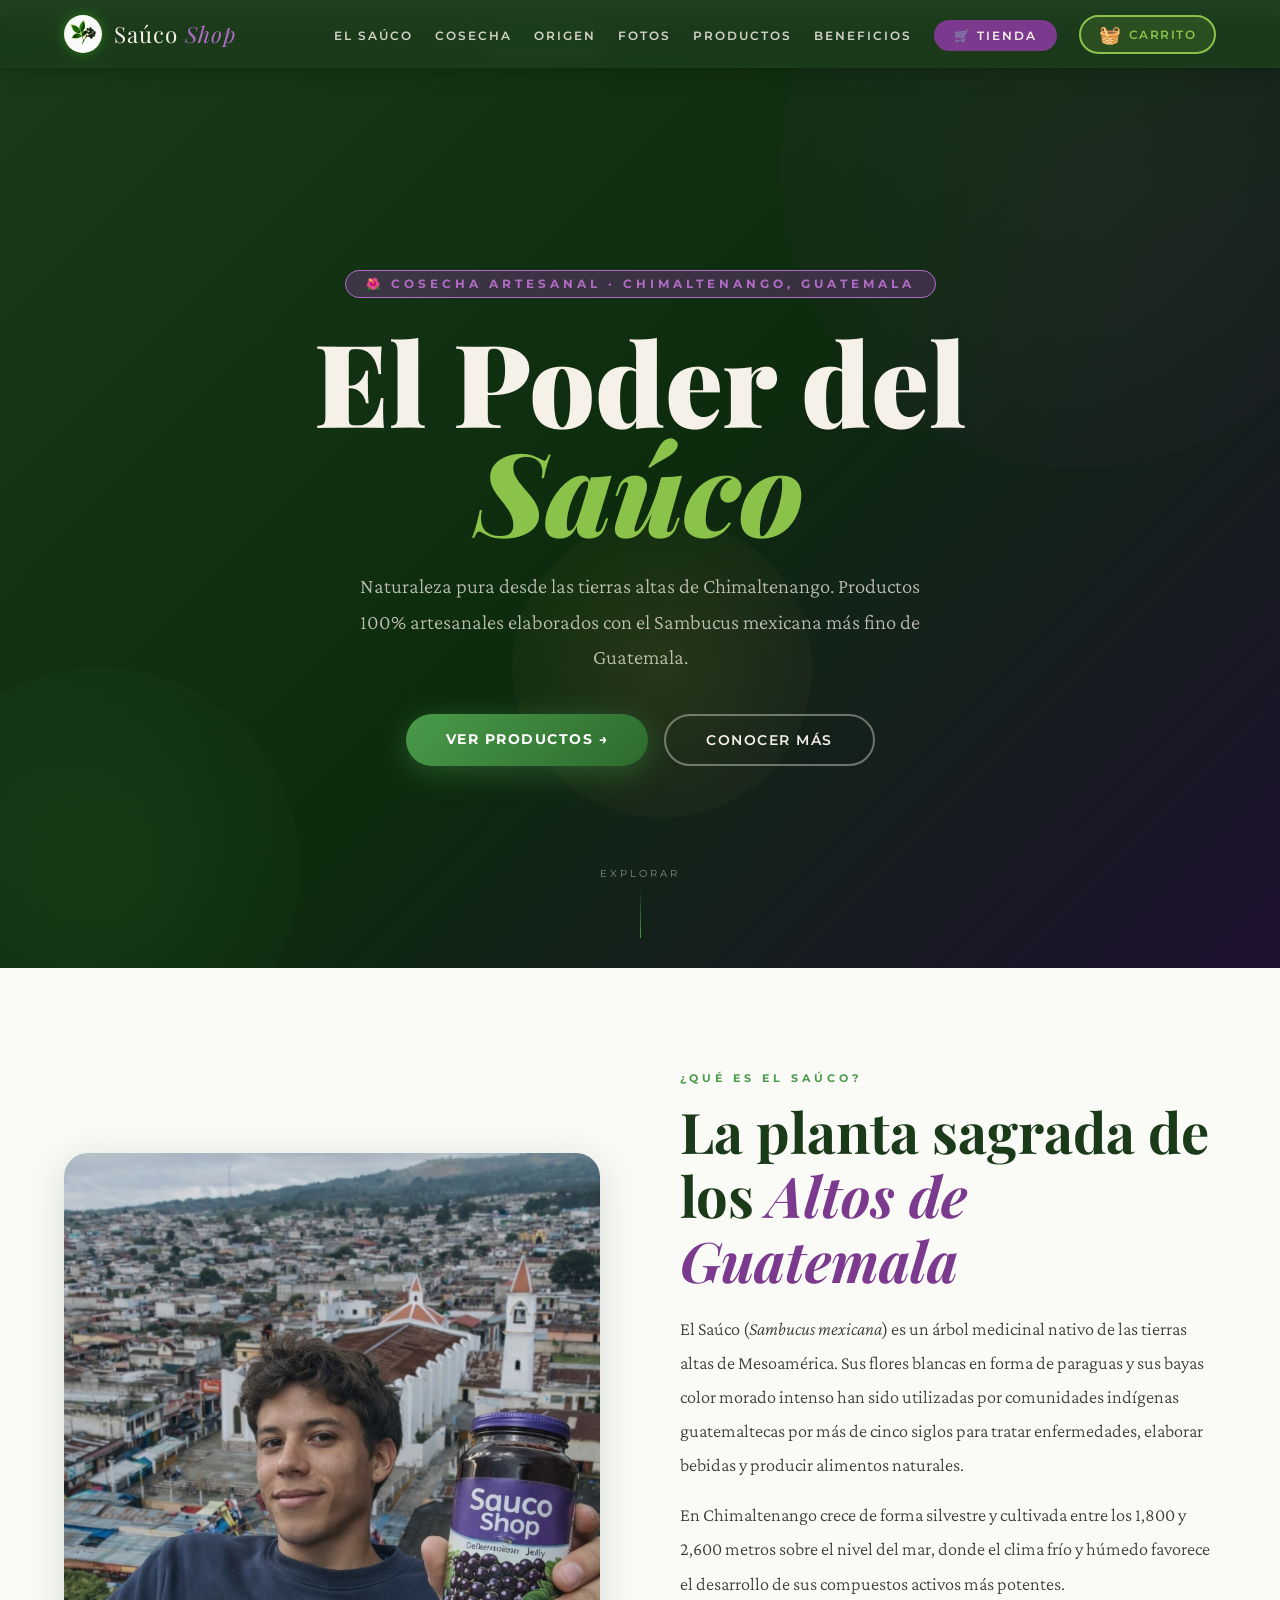
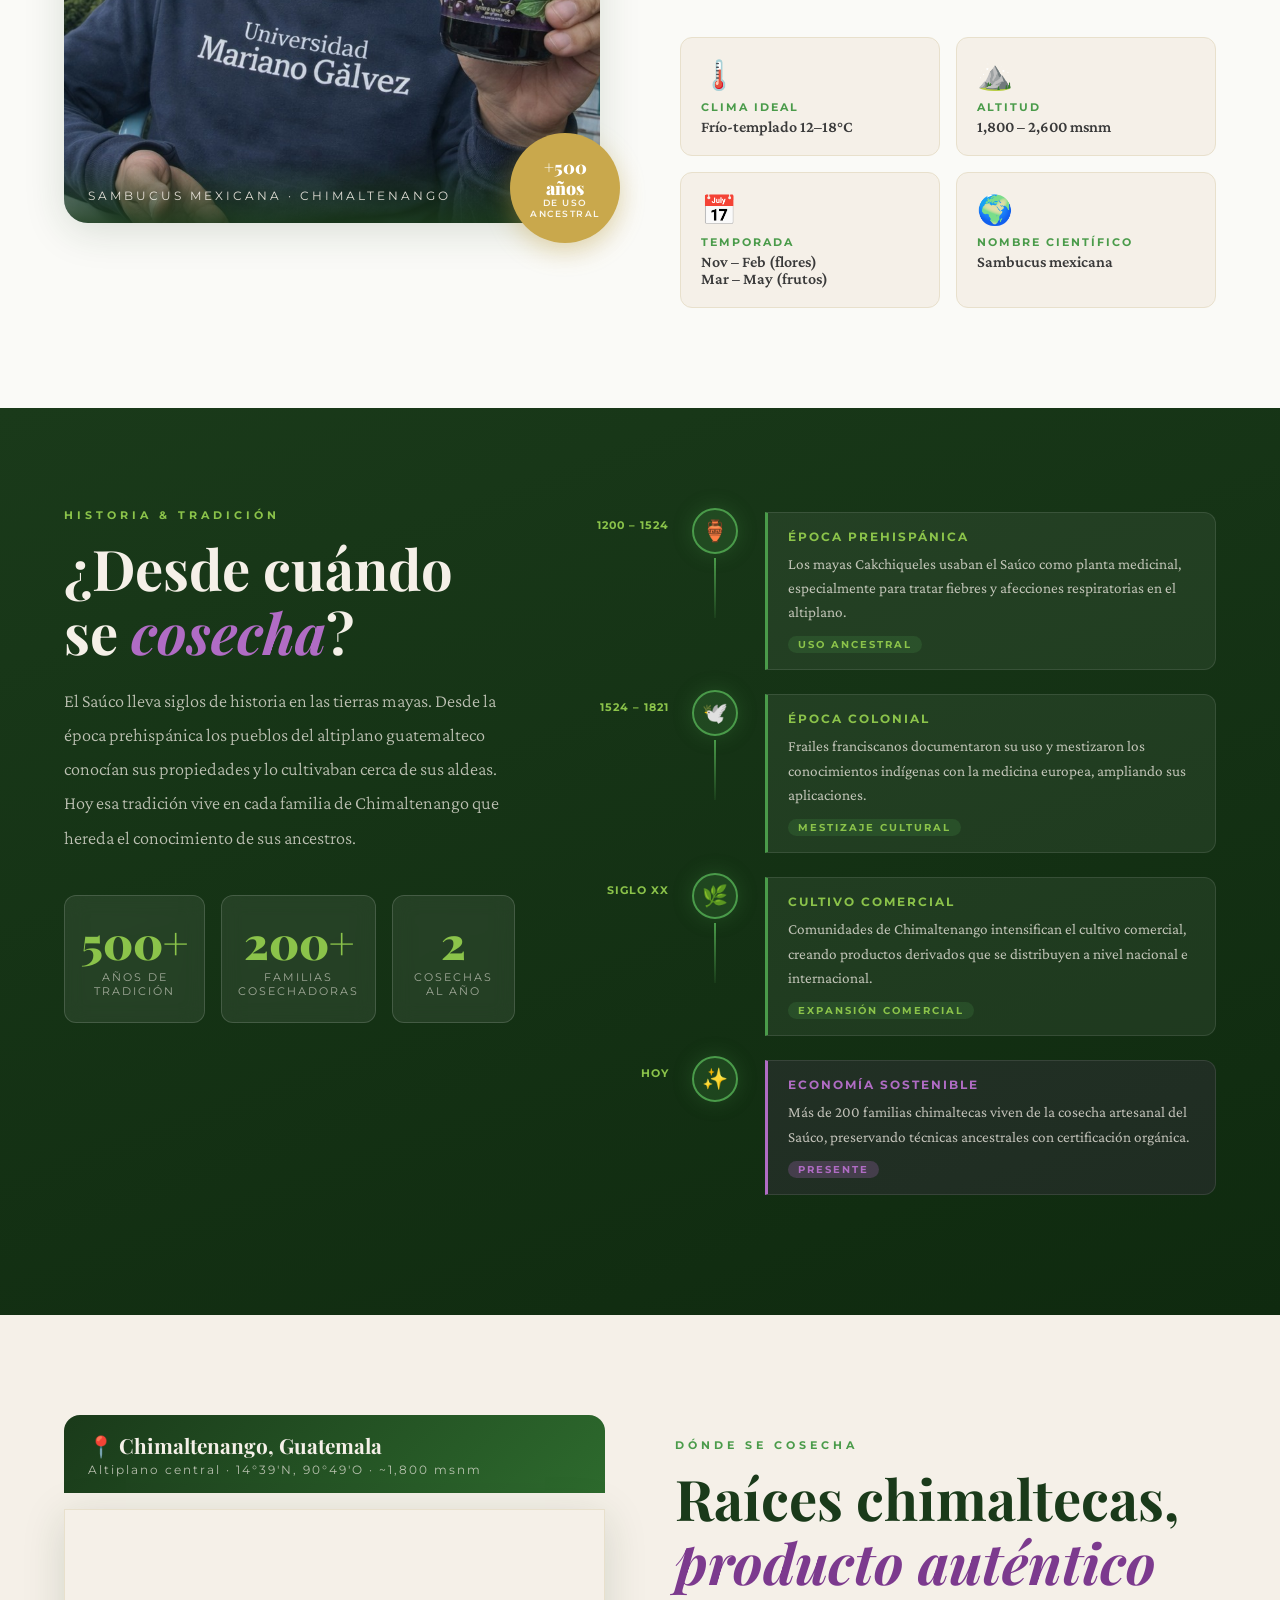
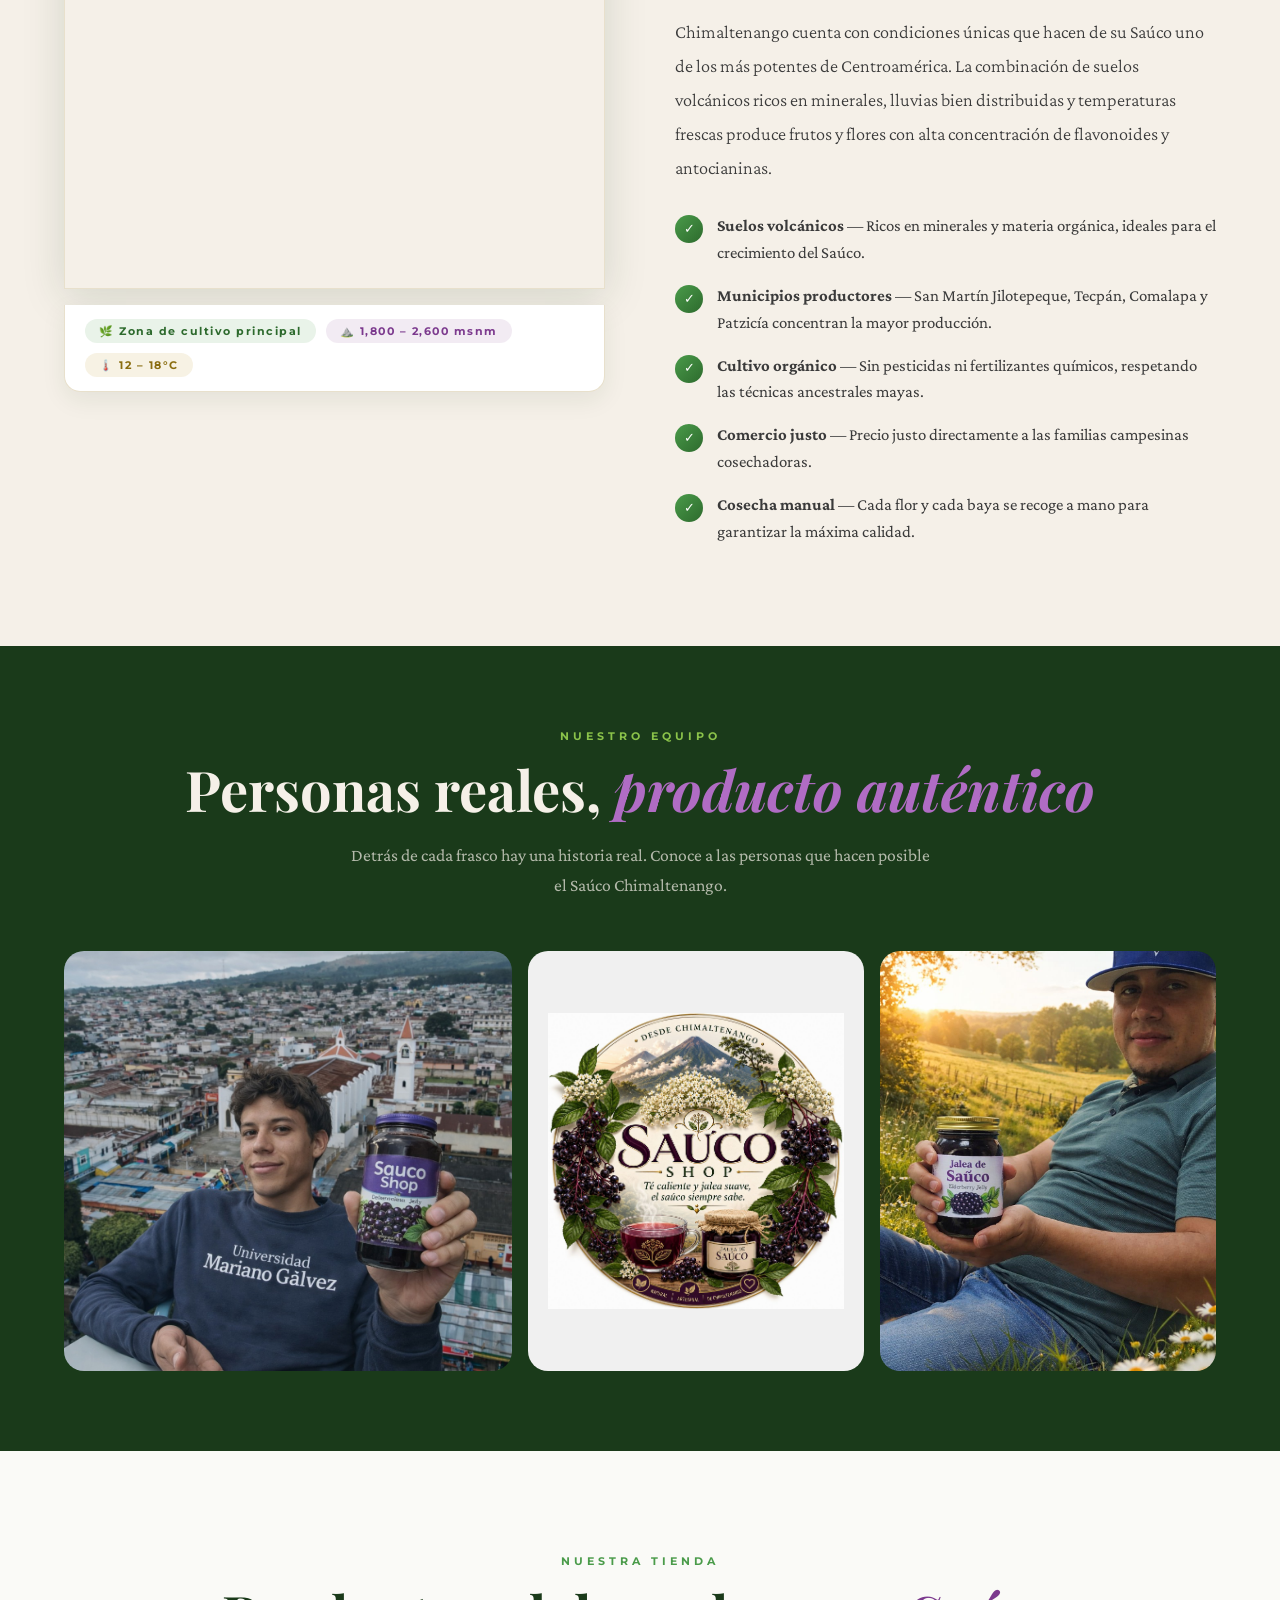
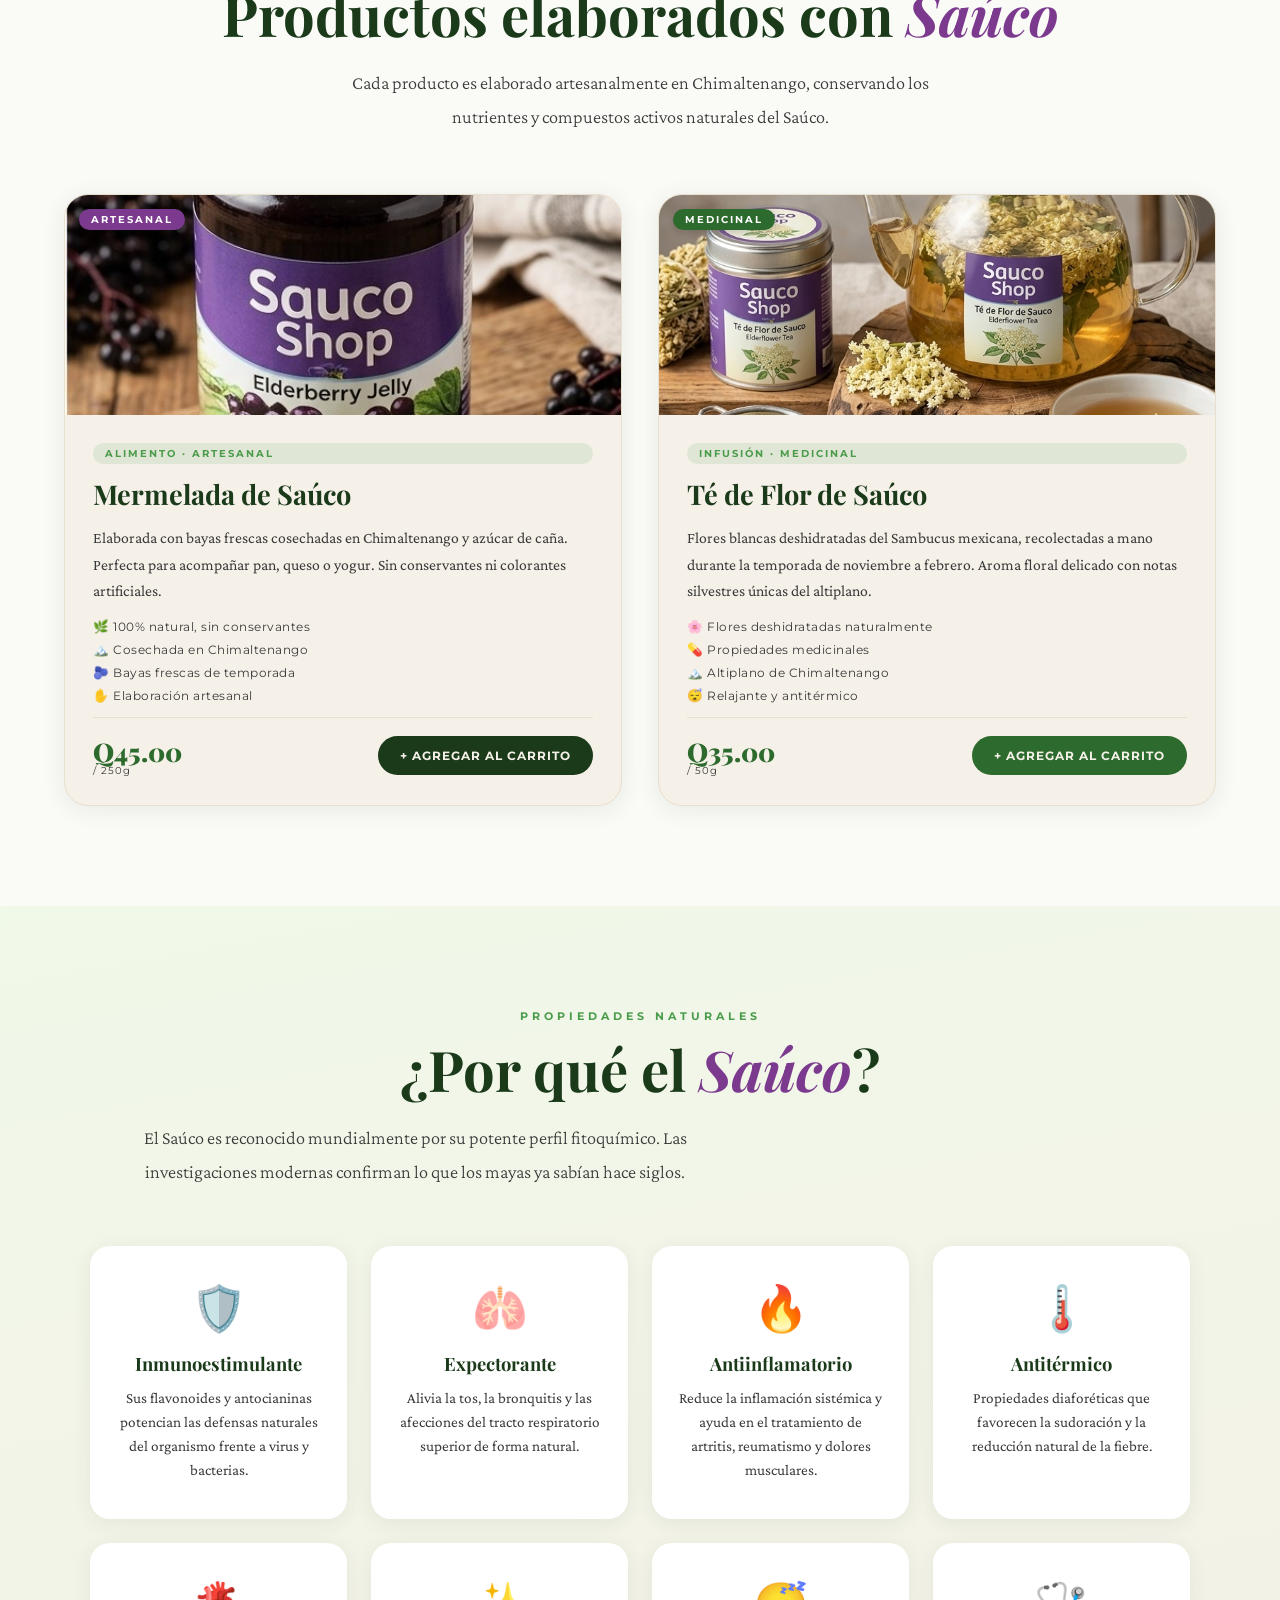
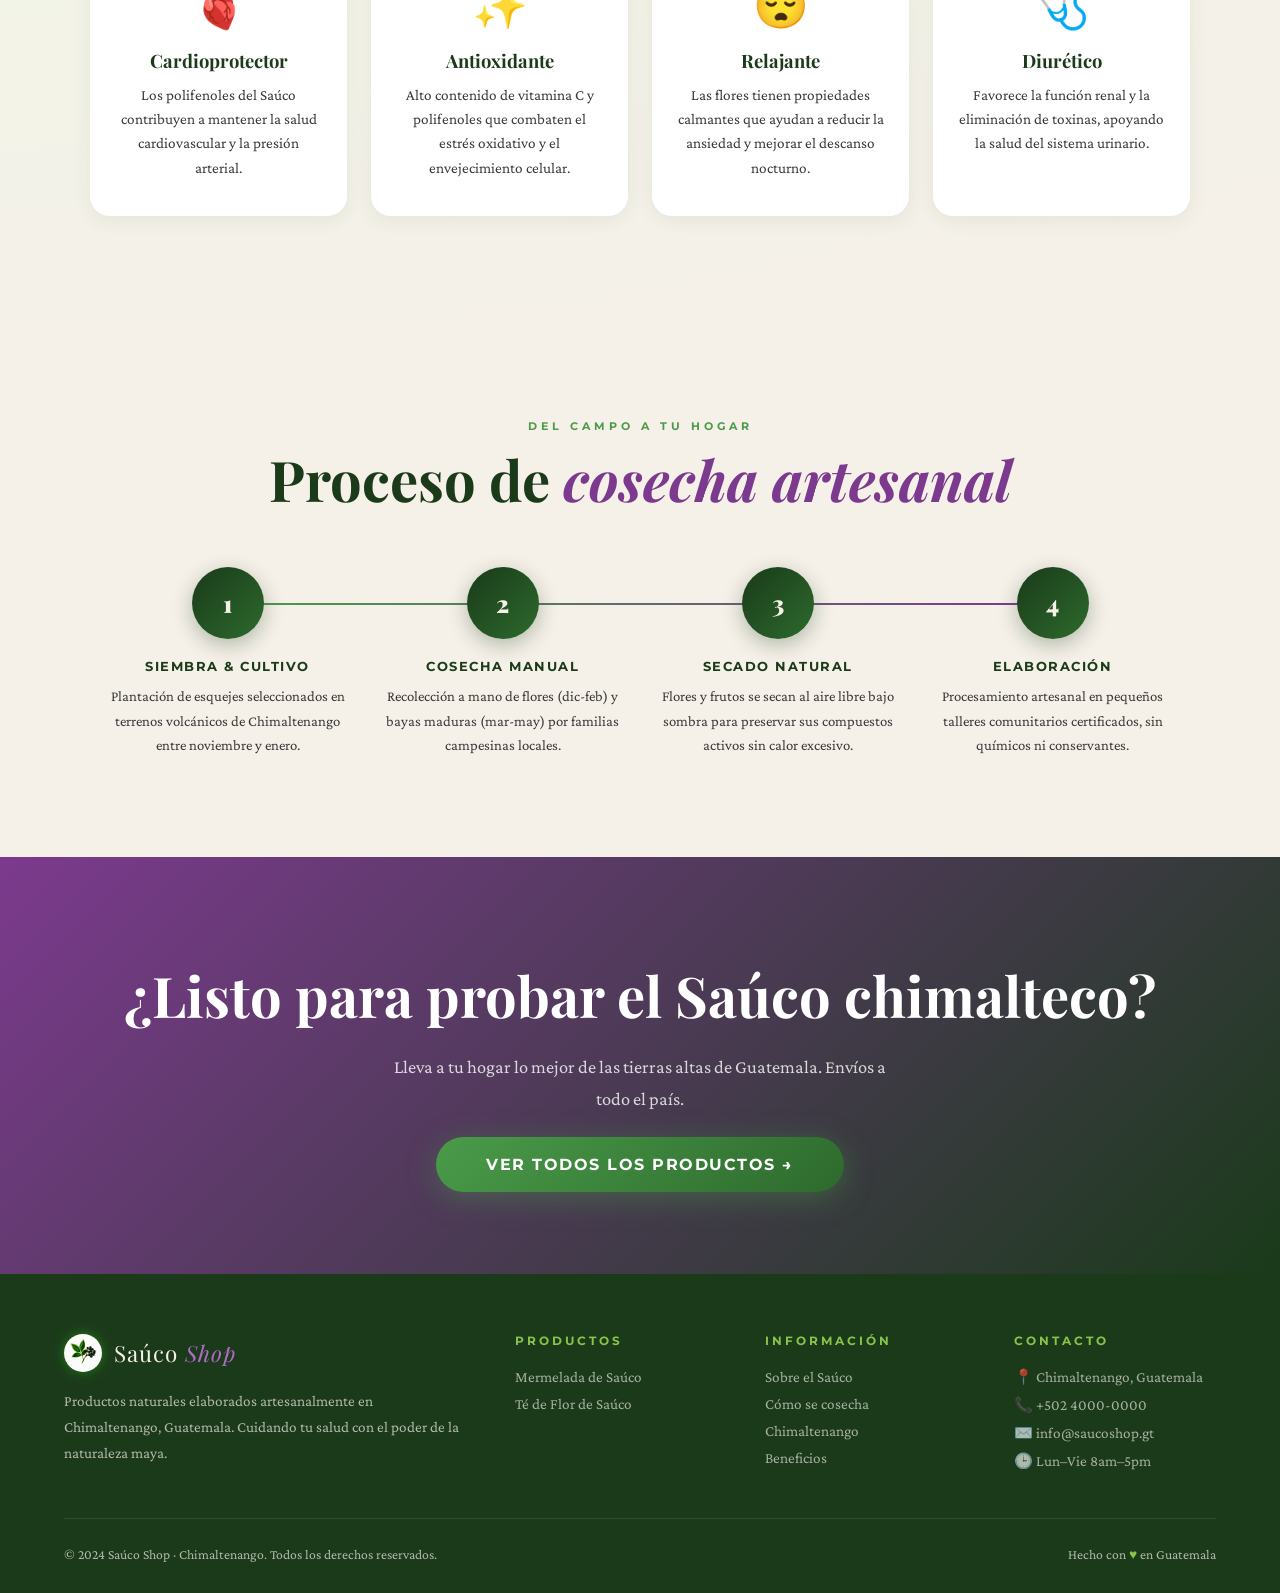
==== index.html @ 2a353e4a "Corregida página de pago y enlaces" ====
<!DOCTYPE html>
<html lang="es">
<head>
  <meta charset="UTF-8" />
  <meta name="viewport" content="width=device-width, initial-scale=1.0" />
  <title>Saúco Shop | Chimaltenango</title>
  <link href="https://fonts.googleapis.com/css2?family=Playfair+Display:ital,wght@0,400;0,700;0,900;1,400&family=Crimson+Pro:wght@300;400;600&family=Montserrat:wght@300;400;600;700&display=swap" rel="stylesheet" />
  <link rel="stylesheet" href="style.css" />
</head>
<body>

  <!-- ====== NAVBAR ====== -->
  <nav>
    <a href="#" class="nav-logo">
      <img src="Sauco/IMAGEN1.jpeg" alt="Saúco" class="nav-icono" />
      <span>Saúco <em>Shop</em></span>
    </a>
    <ul class="nav-links">
      <li><a href="#sobre">El Saúco</a></li>
      <li><a href="#cosecha">Cosecha</a></li>
      <li><a href="#departamento">Origen</a></li>
      <li><a href="#galeria">Fotos</a></li>
      <li><a href="#productos">Productos</a></li>
      <li><a href="#beneficios">Beneficios</a></li>
      <li><a href="#productos" class="btn-carrito">🛒 Tienda</a></li>
      <!-- BOTÓN CARRITO CON BADGE -->
      <li>
        <a href="pago.html" class="btn-carrito-nav" id="btnCarritoNav">
          <span class="carrito-icono">🧺</span>
          <span class="carrito-texto">Carrito</span>
          <span class="carrito-badge" id="carritoBadge">0</span>
        </a>
      </li>
    </ul>
  </nav>

  <!-- BANNER NOTIFICACIÓN CARRITO -->
  <div class="notif-banner" id="notifBanner">
    <span class="notif-icono">🛒</span>
    <span class="notif-texto">Tienes productos en tu carrito. <strong>¡Finaliza tu compra!</strong></span>
    <a href="pago.html" class="notif-btn">Ir al carrito →</a>
    <button class="notif-cerrar" onclick="cerrarNotif()">✕</button>
  </div>

  <!-- ====== HERO ====== -->
  <section class="hero">
    <div class="hero-bg-circles">
      <span></span><span></span><span></span>
    </div>
    <div class="hero-content">
      <div class="hero-etiqueta">🌺 Cosecha artesanal · Chimaltenango, Guatemala</div>
      <h1>
        El Poder del
        <em>Saúco</em>
      </h1>
      <p class="hero-sub">
        Naturaleza pura desde las tierras altas de Chimaltenango. Productos 100% artesanales elaborados con el Sambucus mexicana más fino de Guatemala.
      </p>
      <div class="hero-btns">
        <a href="#productos" class="btn-primary">Ver productos →</a>
        <a href="#sobre" class="btn-secondary">Conocer más</a>
      </div>
    </div>
    <div class="hero-scroll">
      <span>Explorar</span>
      <div class="scroll-line"></div>
    </div>
  </section>

  <!-- ====== SOBRE EL SAUCO ====== -->
  <section class="sobre" id="sobre">
    <div class="sobre-grid">
      <div class="sobre-visual">
        <div class="sobre-card-img">
          <img src="Sauco/IMAGEN3.jpeg" alt="Sauco Shop - Chimaltenango" />
          <div class="overlay-texto">Sambucus mexicana · Chimaltenango</div>
        </div>
        <div class="badge-flotante">
          +500<br/>años
          <small>de uso ancestral</small>
        </div>
      </div>
      <div class="sobre-info">
        <span class="seccion-etiqueta">¿Qué es el Saúco?</span>
        <h2 class="seccion-titulo">La planta sagrada de los <em>Altos de Guatemala</em></h2>
        <p class="seccion-texto">
          El Saúco (<em>Sambucus mexicana</em>) es un árbol medicinal nativo de las tierras altas de Mesoamérica. Sus flores blancas en forma de paraguas y sus bayas color morado intenso han sido utilizadas por comunidades indígenas guatemaltecas por más de cinco siglos para tratar enfermedades, elaborar bebidas y producir alimentos naturales.
        </p>
        <p class="seccion-texto" style="margin-top:16px;">
          En Chimaltenango crece de forma silvestre y cultivada entre los 1,800 y 2,600 metros sobre el nivel del mar, donde el clima frío y húmedo favorece el desarrollo de sus compuestos activos más potentes.
        </p>
        <div class="datos-rapidos">
          <div class="dato-card">
            <div class="dato-icono">🌡️</div>
            <h4>Clima ideal</h4>
            <p>Frío-templado 12–18°C</p>
          </div>
          <div class="dato-card">
            <div class="dato-icono">⛰️</div>
            <h4>Altitud</h4>
            <p>1,800 – 2,600 msnm</p>
          </div>
          <div class="dato-card">
            <div class="dato-icono">📅</div>
            <h4>Temporada</h4>
            <p>Nov – Feb (flores)<br>Mar – May (frutos)</p>
          </div>
          <div class="dato-card">
            <div class="dato-icono">🌍</div>
            <h4>Nombre científico</h4>
            <p>Sambucus mexicana</p>
          </div>
        </div>
      </div>
    </div>
  </section>

  <!-- ====== COSECHA ====== -->
  <section class="cosecha" id="cosecha">
    <div class="cosecha-inner">
      <div class="cosecha-header">
        <div class="cosecha-intro">
          <span class="seccion-etiqueta">Historia & Tradición</span>
          <h2 class="seccion-titulo">¿Desde cuándo se <em>cosecha</em>?</h2>
          <p class="seccion-texto">
            El Saúco lleva siglos de historia en las tierras mayas. Desde la época prehispánica los pueblos del altiplano guatemalteco conocían sus propiedades y lo cultivaban cerca de sus aldeas. Hoy esa tradición vive en cada familia de Chimaltenango que hereda el conocimiento de sus ancestros.
          </p>
          <div class="cosecha-stats">
            <div class="stat-box"><div class="stat-num">500+</div><div class="stat-desc">Años de tradición</div></div>
            <div class="stat-box"><div class="stat-num">200+</div><div class="stat-desc">Familias cosechadoras</div></div>
            <div class="stat-box"><div class="stat-num">2</div><div class="stat-desc">Cosechas al año</div></div>
          </div>
        </div>
        <div class="timeline-mejorado">
          <div class="timeline-item">
            <div class="tl-izq"><span class="tl-fecha">1200 – 1524</span></div>
            <div class="tl-centro"><div class="tl-dot">🏺</div><div class="tl-linea"></div></div>
            <div class="tl-der"><div class="tl-card"><h4>Época Prehispánica</h4><p>Los mayas Cakchiqueles usaban el Saúco como planta medicinal, especialmente para tratar fiebres y afecciones respiratorias en el altiplano.</p><span class="tl-tag">Uso ancestral</span></div></div>
          </div>
          <div class="timeline-item">
            <div class="tl-izq"><span class="tl-fecha">1524 – 1821</span></div>
            <div class="tl-centro"><div class="tl-dot">🕊️</div><div class="tl-linea"></div></div>
            <div class="tl-der"><div class="tl-card"><h4>Época Colonial</h4><p>Frailes franciscanos documentaron su uso y mestizaron los conocimientos indígenas con la medicina europea, ampliando sus aplicaciones.</p><span class="tl-tag">Mestizaje cultural</span></div></div>
          </div>
          <div class="timeline-item">
            <div class="tl-izq"><span class="tl-fecha">Siglo XX</span></div>
            <div class="tl-centro"><div class="tl-dot">🌿</div><div class="tl-linea"></div></div>
            <div class="tl-der"><div class="tl-card"><h4>Cultivo Comercial</h4><p>Comunidades de Chimaltenango intensifican el cultivo comercial, creando productos derivados que se distribuyen a nivel nacional e internacional.</p><span class="tl-tag">Expansión comercial</span></div></div>
          </div>
          <div class="timeline-item">
            <div class="tl-izq"><span class="tl-fecha">Hoy</span></div>
            <div class="tl-centro"><div class="tl-dot">✨</div></div>
            <div class="tl-der"><div class="tl-card tl-card-activo"><h4>Economía Sostenible</h4><p>Más de 200 familias chimaltecas viven de la cosecha artesanal del Saúco, preservando técnicas ancestrales con certificación orgánica.</p><span class="tl-tag tl-tag-activo">Presente</span></div></div>
          </div>
        </div>
      </div>
    </div>
  </section>

  <!-- ====== DEPARTAMENTO ====== -->
  <section class="departamento" id="departamento">
    <div class="dept-inner">
      <div class="mapa-contenedor">
        <div class="mapa-header">
          <span class="mapa-etiqueta">📍 Chimaltenango, Guatemala</span>
          <p>Altiplano central · 14°39'N, 90°49'O · ~1,800 msnm</p>
        </div>
        <div class="mapa-frame">
          <iframe
            src="https://www.google.com/maps/embed?pb=!1m18!1m12!1m3!1d30893.62!2d-90.8186!3d14.6611!2m3!1f0!2f0!3f0!3m2!1i1024!2i768!4f13.1!3m3!1m2!1s0x8589a3c6cbbf9cb7%3A0xa3a42c46fb8b7f34!2sChimaltenango!5e0!3m2!1ses!2sgt!4v1"
            width="100%" height="100%" style="border:0;" allowfullscreen="" loading="lazy"
            referrerpolicy="no-referrer-when-downgrade">
          </iframe>
        </div>
        <div class="mapa-badges">
          <span class="mapa-badge verde">🌿 Zona de cultivo principal</span>
          <span class="mapa-badge lila">⛰️ 1,800 – 2,600 msnm</span>
          <span class="mapa-badge dorado">🌡️ 12 – 18°C</span>
        </div>
      </div>
      <div class="dept-info">
        <span class="seccion-etiqueta">Dónde se cosecha</span>
        <h2 class="seccion-titulo">Raíces chimaltecas, <em>producto auténtico</em></h2>
        <p class="seccion-texto">
          Chimaltenango cuenta con condiciones únicas que hacen de su Saúco uno de los más potentes de Centroamérica. La combinación de suelos volcánicos ricos en minerales, lluvias bien distribuidas y temperaturas frescas produce frutos y flores con alta concentración de flavonoides y antocianinas.
        </p>
        <ul class="caracteristicas-list">
          <li><span class="check-icon">✓</span><span><strong>Suelos volcánicos</strong> — Ricos en minerales y materia orgánica, ideales para el crecimiento del Saúco.</span></li>
          <li><span class="check-icon">✓</span><span><strong>Municipios productores</strong> — San Martín Jilotepeque, Tecpán, Comalapa y Patzicía concentran la mayor producción.</span></li>
          <li><span class="check-icon">✓</span><span><strong>Cultivo orgánico</strong> — Sin pesticidas ni fertilizantes químicos, respetando las técnicas ancestrales mayas.</span></li>
          <li><span class="check-icon">✓</span><span><strong>Comercio justo</strong> — Precio justo directamente a las familias campesinas cosechadoras.</span></li>
          <li><span class="check-icon">✓</span><span><strong>Cosecha manual</strong> — Cada flor y cada baya se recoge a mano para garantizar la máxima calidad.</span></li>
        </ul>
      </div>
    </div>
  </section>

  <!-- ====== GALERIA ====== -->
  <section class="galeria" id="galeria">
    <div class="galeria-inner">
      <div class="galeria-header">
        <span class="seccion-etiqueta">Nuestro equipo</span>
        <h2 class="seccion-titulo">Personas reales, <em>producto auténtico</em></h2>
        <p>Detrás de cada frasco hay una historia real. Conoce a las personas que hacen posible el Saúco Chimaltenango.</p>
      </div>
      <div class="galeria-grid">
        <div class="foto-card">
          <img src="Sauco/IMAGEN3.jpeg" alt="Sauco Shop" />
          <div class="foto-overlay"><h4>Sauco Shop</h4><p>Vista desde Chimaltenango</p></div>
        </div>
        <div class="foto-card foto-card-logo">
          <img src="Sauco/IMAGEN2.jpeg" alt="Sauco Shop Logo" />
          <div class="foto-overlay"><h4>Sauco Shop</h4><p>Desde Chimaltenango</p></div>
        </div>
        <div class="foto-card">
          <img src="Sauco/IMAGEN4.jpeg" alt="Rama de Saúco con bayas" />
          <div class="foto-overlay"><h4>Bayas de Saúco</h4><p>Sambucus mexicana</p></div>
        </div>
      </div>
    </div>
  </section>

  <!-- ====== PRODUCTOS ====== -->
  <section class="productos" id="productos">
    <div class="productos-inner">
      <div class="productos-header">
        <span class="seccion-etiqueta">Nuestra Tienda</span>
        <h2 class="seccion-titulo">Productos elaborados con <em>Saúco</em></h2>
        <p class="seccion-texto">
          Cada producto es elaborado artesanalmente en Chimaltenango, conservando los nutrientes y compuestos activos naturales del Saúco.
        </p>
      </div>
      <div class="productos-grid-2">

        <!-- PRODUCTO 1 — MERMELADA -->
        <div class="producto-card-grande">
          <div class="prod-imagen-wrap">
            <img src="Sauco/IMAGEN5.jpeg" alt="Mermelada de Saúco" class="prod-imagen-real" />
            <span class="prod-badge">Artesanal</span>
          </div>
          <div class="prod-info">
            <span class="producto-tag">Alimento · Artesanal</span>
            <h3>Mermelada de Saúco</h3>
            <p class="prod-desc">
              Elaborada con bayas frescas cosechadas en Chimaltenango y azúcar de caña. Perfecta para acompañar pan, queso o yogur. Sin conservantes ni colorantes artificiales.
            </p>
            <ul class="prod-features">
              <li>🌿 100% natural, sin conservantes</li>
              <li>🏔️ Cosechada en Chimaltenango</li>
              <li>🫐 Bayas frescas de temporada</li>
              <li>✋ Elaboración artesanal</li>
            </ul>
            <div class="producto-footer">
              <div class="precio">Q45.00 <small>/ 250g</small></div>
              <button class="btn-agregar" onclick="agregarCarrito('Mermelada de Saúco')">+ Agregar al carrito</button>
            </div>
          </div>
        </div>

        <!-- PRODUCTO 2 — TÉ DE FLOR -->
        <div class="producto-card-grande">
          <div class="prod-imagen-wrap">
            <img src="Sauco/IMAGEN6.png" alt="Té de Flor de Saúco" class="prod-imagen-real" />
            <span class="prod-badge prod-badge-verde">Medicinal</span>
          </div>
          <div class="prod-info">
            <span class="producto-tag">Infusión · Medicinal</span>
            <h3>Té de Flor de Saúco</h3>
            <p class="prod-desc">
              Flores blancas deshidratadas del Sambucus mexicana, recolectadas a mano durante la temporada de noviembre a febrero. Aroma floral delicado con notas silvestres únicas del altiplano.
            </p>
            <ul class="prod-features">
              <li>🌸 Flores deshidratadas naturalmente</li>
              <li>💊 Propiedades medicinales</li>
              <li>🏔️ Altiplano de Chimaltenango</li>
              <li>😴 Relajante y antitérmico</li>
            </ul>
            <div class="producto-footer">
              <div class="precio">Q35.00 <small>/ 50g</small></div>
              <button class="btn-agregar btn-te" onclick="agregarCarrito('Té de Flor de Saúco')">+ Agregar al carrito</button>
            </div>
          </div>
        </div>

      </div>
    </div>
  </section>

  <!-- ====== BENEFICIOS ====== -->
  <section class="beneficios" id="beneficios">
    <div class="beneficios-inner">
      <span class="seccion-etiqueta">Propiedades naturales</span>
      <h2 class="seccion-titulo">¿Por qué el <em>Saúco</em>?</h2>
      <p class="seccion-texto">
        El Saúco es reconocido mundialmente por su potente perfil fitoquímico. Las investigaciones modernas confirman lo que los mayas ya sabían hace siglos.
      </p>
      <div class="beneficios-grid">
        <div class="beneficio-item"><span class="bene-icono">🛡️</span><h4>Inmunoestimulante</h4><p>Sus flavonoides y antocianinas potencian las defensas naturales del organismo frente a virus y bacterias.</p></div>
        <div class="beneficio-item"><span class="bene-icono">🫁</span><h4>Expectorante</h4><p>Alivia la tos, la bronquitis y las afecciones del tracto respiratorio superior de forma natural.</p></div>
        <div class="beneficio-item"><span class="bene-icono">🔥</span><h4>Antiinflamatorio</h4><p>Reduce la inflamación sistémica y ayuda en el tratamiento de artritis, reumatismo y dolores musculares.</p></div>
        <div class="beneficio-item"><span class="bene-icono">🌡️</span><h4>Antitérmico</h4><p>Propiedades diaforéticas que favorecen la sudoración y la reducción natural de la fiebre.</p></div>
        <div class="beneficio-item"><span class="bene-icono">🫀</span><h4>Cardioprotector</h4><p>Los polifenoles del Saúco contribuyen a mantener la salud cardiovascular y la presión arterial.</p></div>
        <div class="beneficio-item"><span class="bene-icono">✨</span><h4>Antioxidante</h4><p>Alto contenido de vitamina C y polifenoles que combaten el estrés oxidativo y el envejecimiento celular.</p></div>
        <div class="beneficio-item"><span class="bene-icono">😴</span><h4>Relajante</h4><p>Las flores tienen propiedades calmantes que ayudan a reducir la ansiedad y mejorar el descanso nocturno.</p></div>
        <div class="beneficio-item"><span class="bene-icono">🩺</span><h4>Diurético</h4><p>Favorece la función renal y la eliminación de toxinas, apoyando la salud del sistema urinario.</p></div>
      </div>
    </div>
  </section>

  <!-- ====== PROCESO ====== -->
  <section class="proceso">
    <div class="proceso-inner">
      <div style="text-align:center; margin-bottom:10px;">
        <span class="seccion-etiqueta">Del campo a tu hogar</span>
        <h2 class="seccion-titulo">Proceso de <em>cosecha artesanal</em></h2>
      </div>
      <div class="proceso-steps">
        <div class="paso"><div class="paso-num">1</div><h4>Siembra & Cultivo</h4><p>Plantación de esquejes seleccionados en terrenos volcánicos de Chimaltenango entre noviembre y enero.</p></div>
        <div class="paso"><div class="paso-num">2</div><h4>Cosecha Manual</h4><p>Recolección a mano de flores (dic-feb) y bayas maduras (mar-may) por familias campesinas locales.</p></div>
        <div class="paso"><div class="paso-num">3</div><h4>Secado Natural</h4><p>Flores y frutos se secan al aire libre bajo sombra para preservar sus compuestos activos sin calor excesivo.</p></div>
        <div class="paso"><div class="paso-num">4</div><h4>Elaboración</h4><p>Procesamiento artesanal en pequeños talleres comunitarios certificados, sin químicos ni conservantes.</p></div>
      </div>
    </div>
  </section>

  <!-- ====== CTA ====== -->
  <section class="cta-section">
    <h2>¿Listo para probar el Saúco chimalteco?</h2>
    <p>Lleva a tu hogar lo mejor de las tierras altas de Guatemala. Envíos a todo el país.</p>
    <a href="#productos" class="btn-primary" style="font-size:1rem; padding:18px 50px;">Ver todos los productos →</a>
  </section>

  <!-- ====== FOOTER ====== -->
  <footer>
    <div class="footer-grid">
      <div class="footer-brand">
        <a href="#" class="nav-logo" style="margin-bottom:16px; display:flex;">
          <img src="Sauco/IMAGEN1.jpeg" alt="Saúco" class="nav-icono" />
          <span style="color:var(--crema);">Saúco <em style="color:var(--lila-claro);">Shop</em></span>
        </a>
        <p>Productos naturales elaborados artesanalmente en Chimaltenango, Guatemala. Cuidando tu salud con el poder de la naturaleza maya.</p>
      </div>
      <div class="footer-col">
        <h5>Productos</h5>
        <ul>
          <li><a href="#">Mermelada de Saúco</a></li>
          <li><a href="#">Té de Flor de Saúco</a></li>
        </ul>
      </div>
      <div class="footer-col">
        <h5>Información</h5>
        <ul>
          <li><a href="#">Sobre el Saúco</a></li>
          <li><a href="#">Cómo se cosecha</a></li>
          <li><a href="#">Chimaltenango</a></li>
          <li><a href="#">Beneficios</a></li>
        </ul>
      </div>
      <div class="footer-col">
        <h5>Contacto</h5>
        <ul>
          <li><a href="#">📍 Chimaltenango, Guatemala</a></li>
          <li><a href="#">📞 +502 4000-0000</a></li>
          <li><a href="#">✉️ info@saucoshop.gt</a></li>
          <li><a href="#">🕒 Lun–Vie 8am–5pm</a></li>
        </ul>
      </div>
    </div>
    <div class="footer-bottom">
      <p>© 2024 Saúco Shop · Chimaltenango. Todos los derechos reservados.</p>
      <p>Hecho con <span>♥</span> en Guatemala</p>
    </div>
  </footer>

  <!-- TOAST -->
  <div class="toast" id="toast">✅ Producto agregado al carrito</div>

  <script src="script.js"></script>
</body>
</html>
---- style.css ----
/* =============================================
   SAÚCO SHOP — Estilos
   Archivo: style.css
============================================= */

:root {
  --verde-oscuro: #1a3a1a;
  --verde-medio: #2d6a2d;
  --verde-claro: #4a9b4a;
  --verde-lima: #8bc34a;
  --lila: #7c3a8e;
  --lila-claro: #b06cc4;
  --crema: #f5f0e8;
  --crema-oscuro: #e8e0cc;
  --dorado: #c9a84c;
  --blanco: #fafaf7;
  --texto-dark: #1c1c1c;
  --texto-medio: #3a3a3a;
  --sombra: 0 8px 40px rgba(26,58,26,0.15);
  --radio: 12px;
}

*, *::before, *::after { margin: 0; padding: 0; box-sizing: border-box; }
html { scroll-behavior: smooth; }

body {
  font-family: 'Crimson Pro', serif;
  background-color: var(--crema);
  color: var(--texto-dark);
  overflow-x: hidden;
}

body::before {
  content: '';
  position: fixed; inset: 0;
  background-image:
    radial-gradient(ellipse at 20% 20%, rgba(74,155,74,0.07) 0%, transparent 60%),
    radial-gradient(ellipse at 80% 80%, rgba(124,58,142,0.07) 0%, transparent 60%);
  pointer-events: none; z-index: 0;
}

/* ===== NAVBAR ===== */
nav {
  position: sticky; top: 0; z-index: 100;
  background: rgba(26, 58, 26, 0.97);
  backdrop-filter: blur(12px);
  padding: 0 5%;
  display: flex; align-items: center; justify-content: space-between;
  height: 68px;
  box-shadow: 0 2px 24px rgba(0,0,0,0.25);
}

.nav-logo {
  display: flex; align-items: center; gap: 12px;
  text-decoration: none;
}

.nav-icono {
  width: 38px;
  height: 38px;
  object-fit: contain;
  border-radius: 50%;
  mix-blend-mode: hard-light;
  filter: drop-shadow(0 0 6px rgba(139,195,74,0.6));
  animation: flotar 3s ease-in-out infinite;
}

@keyframes flotar {
  0%, 100% { transform: translateY(0) rotate(-5deg); }
  50%       { transform: translateY(-5px) rotate(5deg); }
}

.nav-logo span {
  font-family: 'Playfair Display', serif;
  font-size: 1.4rem; color: var(--crema); letter-spacing: 1px;
}
.nav-logo span em { color: var(--lila-claro); font-style: italic; }

.nav-links { display: flex; list-style: none; gap: 22px; align-items: center; }
.nav-links a {
  color: rgba(245,240,232,0.85); text-decoration: none;
  font-family: 'Montserrat', sans-serif; font-size: 0.78rem;
  font-weight: 600; letter-spacing: 2px; text-transform: uppercase;
  transition: color 0.3s;
}
.nav-links a:hover { color: var(--lila-claro); }

.btn-carrito {
  background: var(--lila); color: var(--crema) !important;
  padding: 8px 20px; border-radius: 30px;
  transition: background 0.3s, transform 0.2s !important;
}
.btn-carrito:hover { background: var(--lila-claro) !important; transform: scale(1.05); }

/* ===== BOTÓN CARRITO CON BADGE ===== */
.btn-carrito-nav {
  position: relative;
  display: flex !important;
  align-items: center;
  gap: 6px;
  background: rgba(139,195,74,0.15) !important;
  border: 2px solid var(--verde-lima);
  color: var(--verde-lima) !important;
  padding: 7px 18px !important;
  border-radius: 30px;
  letter-spacing: 1.5px !important;
  transition: background 0.3s, transform 0.3s, box-shadow 0.3s !important;
}
.btn-carrito-nav:hover {
  background: var(--verde-lima) !important;
  color: var(--verde-oscuro) !important;
  transform: scale(1.07) !important;
  box-shadow: 0 0 20px rgba(139,195,74,0.5);
}

.carrito-icono {
  font-size: 1.1rem;
  display: inline-block;
  transition: transform 0.3s;
}

.carrito-shake .carrito-icono {
  animation: shake 0.6s ease;
}
@keyframes shake {
  0%,100%{ transform: rotate(0deg); }
  15%    { transform: rotate(-20deg) scale(1.2); }
  30%    { transform: rotate(20deg)  scale(1.2); }
  45%    { transform: rotate(-15deg); }
  60%    { transform: rotate(15deg); }
  75%    { transform: rotate(-8deg); }
}

.carrito-badge {
  position: absolute;
  top: -8px; right: -8px;
  background: var(--lila);
  color: white;
  font-family: 'Montserrat', sans-serif;
  font-size: 0.62rem; font-weight: 700;
  width: 20px; height: 20px;
  border-radius: 50%;
  display: none;
  align-items: center; justify-content: center;
  border: 2px solid var(--verde-oscuro);
  transition: transform 0.3s;
}
.carrito-badge.pulsar {
  animation: pulsarBadge 0.4s ease;
}
@keyframes pulsarBadge {
  0%  { transform: scale(1); }
  50% { transform: scale(1.6); }
  100%{ transform: scale(1); }
}

/* ===== BANNER NOTIFICACIÓN CARRITO ===== */
.notif-banner {
  position: fixed;
  top: 68px; left: 0; right: 0;
  z-index: 90;
  background: linear-gradient(135deg, var(--verde-oscuro), #0d2a1a);
  border-bottom: 2px solid var(--verde-lima);
  display: flex; align-items: center; justify-content: center;
  gap: 14px;
  padding: 12px 5%;
  transform: translateY(-100%);
  transition: transform 0.5s cubic-bezier(0.34,1.56,0.64,1);
}
.notif-banner.visible { transform: translateY(0); }

.notif-icono { font-size: 1.3rem; }
.notif-texto {
  font-family: 'Montserrat', sans-serif;
  font-size: 0.82rem; color: rgba(245,240,232,0.9); letter-spacing: 0.5px;
}
.notif-texto strong { color: var(--verde-lima); }

.notif-btn {
  background: var(--verde-lima); color: var(--verde-oscuro);
  text-decoration: none; padding: 6px 18px; border-radius: 20px;
  font-family: 'Montserrat', sans-serif;
  font-size: 0.72rem; font-weight: 700; letter-spacing: 1px;
  transition: transform 0.2s, box-shadow 0.2s;
}
.notif-btn:hover { transform: scale(1.05); box-shadow: 0 4px 16px rgba(139,195,74,0.4); }

.notif-cerrar {
  background: none; border: none;
  color: rgba(245,240,232,0.5); cursor: pointer;
  font-size: 1rem; margin-left: auto; transition: color 0.2s;
}
.notif-cerrar:hover { color: var(--crema); }

/* ===== HERO ===== */
.hero {
  position: relative; min-height: 100vh;
  display: flex; align-items: center; justify-content: center;
  overflow: hidden;
  background: linear-gradient(135deg, var(--verde-oscuro) 0%, #0d2b0d 50%, #1e1030 100%);
}

.hero-bg-circles { position: absolute; inset: 0; pointer-events: none; }
.hero-bg-circles span { position: absolute; border-radius: 50%; opacity: 0.12; animation: pulsar 6s ease-in-out infinite; }
.hero-bg-circles span:nth-child(1) { width: 600px; height: 600px; background: radial-gradient(circle, var(--lila), transparent); top: -200px; right: -100px; }
.hero-bg-circles span:nth-child(2) { width: 400px; height: 400px; background: radial-gradient(circle, var(--verde-claro), transparent); bottom: -100px; left: -100px; animation-delay: 2s; }
.hero-bg-circles span:nth-child(3) { width: 300px; height: 300px; background: radial-gradient(circle, var(--dorado), transparent); top: 50%; left: 40%; animation-delay: 4s; }

@keyframes pulsar {
  0%, 100% { transform: scale(1); opacity: 0.12; }
  50%       { transform: scale(1.2); opacity: 0.2; }
}

.hero-content { position: relative; z-index: 2; text-align: center; padding: 40px 20px; max-width: 900px; }

.hero-etiqueta {
  display: inline-block;
  background: rgba(124,58,142,0.4); border: 1px solid var(--lila-claro);
  color: var(--lila-claro); font-family: 'Montserrat', sans-serif;
  font-size: 0.72rem; font-weight: 700; letter-spacing: 4px;
  text-transform: uppercase; padding: 6px 20px; border-radius: 30px;
  margin-bottom: 28px; animation: fadeDown 0.8s ease both;
}

.hero h1 {
  font-family: 'Playfair Display', serif;
  font-size: clamp(3.5rem, 9vw, 7.5rem); font-weight: 900;
  color: var(--crema); line-height: 0.95; margin-bottom: 24px;
  animation: fadeDown 0.8s ease 0.2s both;
}
.hero h1 em { display: block; color: var(--verde-lima); font-style: italic; }

.hero-sub {
  font-size: 1.3rem; color: rgba(245,240,232,0.75);
  max-width: 600px; margin: 0 auto 40px; line-height: 1.7; font-weight: 300;
  animation: fadeDown 0.8s ease 0.4s both;
}
.hero-btns { display: flex; gap: 16px; justify-content: center; flex-wrap: wrap; animation: fadeDown 0.8s ease 0.6s both; }

.btn-primary {
  background: linear-gradient(135deg, var(--verde-claro), var(--verde-medio));
  color: white; padding: 16px 40px; border-radius: 50px; text-decoration: none;
  font-family: 'Montserrat', sans-serif; font-size: 0.9rem; font-weight: 700;
  letter-spacing: 1.5px; text-transform: uppercase;
  box-shadow: 0 6px 30px rgba(74,155,74,0.4); transition: transform 0.3s, box-shadow 0.3s;
}
.btn-primary:hover { transform: translateY(-3px); box-shadow: 0 10px 40px rgba(74,155,74,0.5); }

.btn-secondary {
  background: transparent; color: var(--crema); padding: 15px 40px;
  border-radius: 50px; text-decoration: none;
  font-family: 'Montserrat', sans-serif; font-size: 0.9rem; font-weight: 600;
  letter-spacing: 1.5px; text-transform: uppercase;
  border: 2px solid rgba(245,240,232,0.4); transition: border-color 0.3s, background 0.3s;
}
.btn-secondary:hover { border-color: var(--lila-claro); background: rgba(124,58,142,0.2); }

.hero-scroll {
  position: absolute; bottom: 30px; left: 50%; transform: translateX(-50%);
  display: flex; flex-direction: column; align-items: center; gap: 8px;
  color: rgba(245,240,232,0.5); font-family: 'Montserrat', sans-serif;
  font-size: 0.65rem; letter-spacing: 3px; text-transform: uppercase;
  animation: fadeIn 1s ease 1.2s both;
}
.scroll-line {
  width: 1px; height: 50px;
  background: linear-gradient(to bottom, transparent, var(--verde-claro));
  animation: scrollLine 2s ease-in-out infinite;
}

@keyframes scrollLine {
  0%   { transform: scaleY(0); transform-origin: top; }
  50%  { transform: scaleY(1); transform-origin: top; }
  51%  { transform: scaleY(1); transform-origin: bottom; }
  100% { transform: scaleY(0); transform-origin: bottom; }
}
@keyframes fadeDown { from { opacity: 0; transform: translateY(-30px); } to { opacity: 1; transform: translateY(0); } }
@keyframes fadeIn   { from { opacity: 0; } to { opacity: 1; } }

/* ===== BASE SECCIONES ===== */
section { position: relative; z-index: 1; padding: 100px 5%; }

.seccion-etiqueta {
  display: inline-block; font-family: 'Montserrat', sans-serif;
  font-size: 0.7rem; font-weight: 700; letter-spacing: 4px;
  text-transform: uppercase; color: var(--verde-claro); margin-bottom: 14px;
}
.seccion-titulo {
  font-family: 'Playfair Display', serif;
  font-size: clamp(2rem, 5vw, 3.5rem);
  color: var(--verde-oscuro); line-height: 1.15; margin-bottom: 20px;
}
.seccion-titulo em { color: var(--lila); font-style: italic; }
.seccion-texto { font-size: 1.15rem; line-height: 1.85; color: var(--texto-medio); max-width: 650px; font-weight: 300; }

/* ===== SOBRE ===== */
.sobre { background: var(--blanco); }
.sobre-grid { display: grid; grid-template-columns: 1fr 1fr; gap: 80px; align-items: center; max-width: 1200px; margin: 0 auto; }
.sobre-visual { position: relative; }
.sobre-card-img { width: 100%; aspect-ratio: 4/5; border-radius: 24px; overflow: hidden; box-shadow: var(--sombra); position: relative; }
.sobre-card-img img { width: 100%; height: 100%; object-fit: cover; transition: transform 0.5s ease; display: block; }
.sobre-card-img:hover img { transform: scale(1.04); }
.sobre-card-img .overlay-texto {
  position: absolute; bottom: 0; left: 0; right: 0;
  background: linear-gradient(to top, rgba(26,58,26,0.85), transparent);
  padding: 30px 24px 20px; color: rgba(245,240,232,0.9);
  font-family: 'Montserrat', sans-serif; font-size: 0.75rem;
  letter-spacing: 3px; text-transform: uppercase;
}
.badge-flotante {
  position: absolute; bottom: -20px; right: -20px;
  background: var(--dorado); color: white; width: 110px; height: 110px;
  border-radius: 50%; display: flex; flex-direction: column;
  align-items: center; justify-content: center;
  font-family: 'Playfair Display', serif; font-size: 1.1rem; font-weight: 900;
  text-align: center; line-height: 1.2; box-shadow: 0 8px 24px rgba(201,168,76,0.4);
}
.badge-flotante small { font-family: 'Montserrat', sans-serif; font-size: 0.55rem; letter-spacing: 1.5px; text-transform: uppercase; font-weight: 600; opacity: 0.9; }
.datos-rapidos { display: grid; grid-template-columns: 1fr 1fr; gap: 16px; margin-top: 36px; }
.dato-card { background: var(--crema); border: 1px solid var(--crema-oscuro); border-radius: var(--radio); padding: 20px; transition: transform 0.3s, box-shadow 0.3s; }
.dato-card:hover { transform: translateY(-4px); box-shadow: var(--sombra); }
.dato-icono { font-size: 1.8rem; margin-bottom: 8px; }
.dato-card h4 { font-family: 'Montserrat', sans-serif; font-size: 0.7rem; letter-spacing: 2px; text-transform: uppercase; color: var(--verde-claro); margin-bottom: 4px; }
.dato-card p { font-size: 1rem; color: var(--texto-medio); font-weight: 600; }

/* ===== COSECHA ===== */
.cosecha {
  background: linear-gradient(160deg, var(--verde-oscuro) 0%, #0f2a0f 100%);
  color: var(--crema);
}
.cosecha .seccion-etiqueta { color: var(--verde-lima); }
.cosecha .seccion-titulo   { color: var(--crema); }
.cosecha .seccion-titulo em { color: var(--lila-claro); }
.cosecha .seccion-texto    { color: rgba(245,240,232,0.75); max-width: 100%; }

.cosecha-inner { max-width: 1300px; margin: 0 auto; }
.cosecha-header { display: grid; grid-template-columns: 1fr 1.4fr; gap: 70px; align-items: start; }
.cosecha-intro { display: flex; flex-direction: column; gap: 0; }

.cosecha-stats {
  display: grid; grid-template-columns: repeat(3, 1fr);
  gap: 16px; margin-top: 40px;
}
.stat-box {
  background: rgba(255,255,255,0.07); border: 1px solid rgba(255,255,255,0.15);
  border-radius: var(--radio); padding: 24px 16px; text-align: center;
  backdrop-filter: blur(10px); transition: border-color 0.3s, background 0.3s;
}
.stat-box:hover { background: rgba(74,155,74,0.12); border-color: var(--verde-claro); }
.stat-num { font-family: 'Playfair Display', serif; font-size: 2.8rem; font-weight: 900; color: var(--verde-lima); line-height: 1; margin-bottom: 6px; }
.stat-desc { font-family: 'Montserrat', sans-serif; font-size: 0.68rem; letter-spacing: 2px; text-transform: uppercase; color: rgba(245,240,232,0.6); }

.timeline-mejorado { display: flex; flex-direction: column; gap: 0; }

.timeline-item {
  display: grid;
  grid-template-columns: 100px 60px 1fr;
  gap: 0;
  align-items: start;
  min-height: 110px;
}

.tl-izq {
  display: flex; align-items: flex-start;
  padding-top: 10px; justify-content: flex-end; padding-right: 16px;
}

.tl-fecha {
  font-family: 'Montserrat', sans-serif;
  font-size: 0.68rem; font-weight: 700;
  letter-spacing: 1px; text-transform: uppercase;
  color: var(--verde-lima); text-align: right; white-space: nowrap;
}

.tl-centro { display: flex; flex-direction: column; align-items: center; gap: 0; }

.tl-dot {
  width: 46px; height: 46px;
  background: rgba(74,155,74,0.2); border: 2px solid var(--verde-claro);
  border-radius: 50%; display: flex; align-items: center; justify-content: center;
  font-size: 1.3rem; flex-shrink: 0;
  box-shadow: 0 0 20px rgba(74,155,74,0.25); z-index: 1;
}

.tl-linea {
  width: 2px; flex: 1; min-height: 60px;
  background: linear-gradient(to bottom, var(--verde-claro), rgba(74,155,74,0.1));
  margin: 4px 0;
}

.tl-der { padding: 4px 0 20px 20px; }

.tl-card {
  background: rgba(255,255,255,0.06); border: 1px solid rgba(255,255,255,0.1);
  border-left: 3px solid var(--verde-claro); border-radius: 0 12px 12px 0;
  padding: 16px 20px; transition: background 0.3s, border-color 0.3s;
}
.tl-card:hover { background: rgba(74,155,74,0.1); border-left-color: var(--verde-lima); }
.tl-card-activo { background: rgba(124,58,142,0.15) !important; border-left-color: var(--lila-claro) !important; }
.tl-card h4 { font-family: 'Montserrat', sans-serif; font-size: 0.78rem; font-weight: 700; letter-spacing: 2px; text-transform: uppercase; color: var(--verde-lima); margin-bottom: 8px; }
.tl-card-activo h4 { color: var(--lila-claro); }
.tl-card p { font-size: 0.95rem; color: rgba(245,240,232,0.75); line-height: 1.6; margin-bottom: 10px; }
.tl-tag { display: inline-block; background: rgba(74,155,74,0.2); color: var(--verde-lima); font-family: 'Montserrat', sans-serif; font-size: 0.6rem; font-weight: 700; letter-spacing: 2px; text-transform: uppercase; padding: 3px 10px; border-radius: 20px; }
.tl-tag-activo { background: rgba(176,108,196,0.25) !important; color: var(--lila-claro) !important; }

/* ===== DEPARTAMENTO ===== */
.departamento { background: var(--crema); }

.dept-inner {
  max-width: 1200px; margin: 0 auto;
  display: grid; grid-template-columns: 1fr 1fr;
  gap: 70px; align-items: start;
}

.mapa-contenedor { display: flex; flex-direction: column; gap: 16px; }
.mapa-header { background: linear-gradient(135deg, var(--verde-oscuro), var(--verde-medio)); border-radius: 16px 16px 0 0; padding: 16px 24px; }
.mapa-etiqueta { display: block; font-family: 'Playfair Display', serif; font-size: 1.3rem; font-weight: 700; color: var(--crema); margin-bottom: 4px; }
.mapa-header p { font-family: 'Montserrat', sans-serif; font-size: 0.72rem; letter-spacing: 2px; color: rgba(245,240,232,0.7); }
.mapa-frame { width: 100%; height: 380px; border-radius: 0; overflow: hidden; box-shadow: var(--sombra); border: 1px solid var(--crema-oscuro); }
.mapa-badges { display: flex; gap: 10px; flex-wrap: wrap; background: white; border-radius: 0 0 16px 16px; padding: 14px 20px; border: 1px solid var(--crema-oscuro); border-top: none; box-shadow: 0 8px 24px rgba(26,58,26,0.08); }
.mapa-badge { padding: 5px 14px; border-radius: 20px; font-family: 'Montserrat', sans-serif; font-size: 0.68rem; font-weight: 700; letter-spacing: 1.5px; }
.mapa-badge.verde  { background: rgba(74,155,74,0.12); color: var(--verde-medio); }
.mapa-badge.lila   { background: rgba(124,58,142,0.1); color: var(--lila); }
.mapa-badge.dorado { background: rgba(201,168,76,0.15); color: #8a6d10; }

.dept-info { padding-top: 20px; }
.caracteristicas-list { list-style: none; display: flex; flex-direction: column; gap: 16px; margin-top: 28px; }
.caracteristicas-list li { display: flex; align-items: flex-start; gap: 14px; font-size: 1.05rem; color: var(--texto-medio); line-height: 1.6; }
.check-icon { flex-shrink: 0; width: 28px; height: 28px; background: linear-gradient(135deg, var(--verde-claro), var(--verde-medio)); border-radius: 50%; display: flex; align-items: center; justify-content: center; color: white; font-size: 0.8rem; margin-top: 2px; }

/* ===== GALERIA ===== */
.galeria { background: var(--verde-oscuro); padding: 80px 5%; }
.galeria-inner { max-width: 1200px; margin: 0 auto; }
.galeria-header { text-align: center; margin-bottom: 50px; }
.galeria-header .seccion-etiqueta { color: var(--verde-lima); }
.galeria-header .seccion-titulo   { color: var(--crema); }
.galeria-header .seccion-titulo em { color: var(--lila-claro); }
.galeria-header p { color: rgba(245,240,232,0.7); font-size: 1.1rem; line-height: 1.7; max-width: 580px; margin: 0 auto; }

.galeria-grid {
  display: grid;
  grid-template-columns: 1.2fr 0.9fr 0.9fr;
  grid-template-rows: 420px; gap: 16px;
}
.foto-card { position: relative; border-radius: 20px; overflow: hidden; cursor: pointer; }
.foto-card img { width: 100%; height: 100%; object-fit: cover; transition: transform 0.5s ease; display: block; }
.foto-card:hover img { transform: scale(1.06); }
.foto-card-logo img { object-fit: contain; background: #f0f0f0; padding: 20px; }
.foto-overlay {
  position: absolute; inset: 0;
  background: linear-gradient(to top, rgba(26,58,26,0.88) 0%, rgba(0,0,0,0.1) 50%, transparent 100%);
  display: flex; flex-direction: column; justify-content: flex-end;
  padding: 24px; opacity: 0; transition: opacity 0.4s ease;
}
.foto-card:hover .foto-overlay { opacity: 1; }
.foto-overlay h4 { font-family: 'Playfair Display', serif; font-size: 1.2rem; color: white; margin-bottom: 6px; }
.foto-overlay p  { font-family: 'Montserrat', sans-serif; font-size: 0.72rem; letter-spacing: 2px; text-transform: uppercase; color: var(--verde-lima); }

/* ===== PRODUCTOS ===== */
.productos { background: var(--blanco); }
.productos-inner { max-width: 1200px; margin: 0 auto; }
.productos-header { text-align: center; margin-bottom: 60px; }
.productos-header .seccion-texto { margin: 0 auto; }

.productos-grid-2 {
  display: grid;
  grid-template-columns: 1fr 1fr;
  gap: 36px;
}

.producto-card-grande {
  background: var(--crema);
  border-radius: 24px; overflow: hidden;
  border: 1px solid var(--crema-oscuro);
  box-shadow: 0 4px 24px rgba(26,58,26,0.08);
  transition: transform 0.4s, box-shadow 0.4s;
  display: flex; flex-direction: column;
}
.producto-card-grande:hover {
  transform: translateY(-8px);
  box-shadow: 0 20px 60px rgba(26,58,26,0.18);
}

.prod-imagen-wrap {
  height: 220px;
  position: relative;
  overflow: hidden;
}

.prod-imagen-real {
  width: 100%;
  height: 100%;
  object-fit: cover;
  object-position: center;
  display: block;
  transition: transform 0.5s ease;
}

.producto-card-grande:hover .prod-imagen-real {
  transform: scale(1.04);
}

.prod-badge {
  position: absolute;
  top: 14px;
  left: 14px;
  background: var(--lila);
  color: white;
  font-family: 'Montserrat', sans-serif;
  font-size: 0.65rem;
  font-weight: 700;
  letter-spacing: 2px;
  text-transform: uppercase;
  padding: 4px 12px;
  border-radius: 20px;
  box-shadow: 0 2px 8px rgba(0,0,0,0.2);
}

.prod-badge-verde {
  background: var(--verde-medio);
}

.prod-info { padding: 28px; display: flex; flex-direction: column; gap: 14px; flex: 1; }

.producto-tag {
  display: inline-block;
  background: rgba(74,155,74,0.12); color: var(--verde-claro);
  font-family: 'Montserrat', sans-serif; font-size: 0.65rem;
  font-weight: 700; letter-spacing: 2px; text-transform: uppercase;
  padding: 4px 12px; border-radius: 20px;
}

.producto-card-grande h3 {
  font-family: 'Playfair Display', serif;
  font-size: 1.7rem; color: var(--verde-oscuro); line-height: 1.2;
}

.prod-desc { font-size: 0.98rem; color: var(--texto-medio); line-height: 1.7; }

.prod-features { list-style: none; display: flex; flex-direction: column; gap: 8px; }
.prod-features li { font-family: 'Montserrat', sans-serif; font-size: 0.78rem; color: var(--texto-medio); letter-spacing: 0.5px; }

.producto-footer { display: flex; align-items: center; justify-content: space-between; margin-top: auto; padding-top: 16px; border-top: 1px solid var(--crema-oscuro); }

.precio { font-family: 'Playfair Display', serif; font-size: 1.6rem; font-weight: 900; color: var(--verde-medio); }
.precio small { font-family: 'Montserrat', sans-serif; font-size: 0.65rem; letter-spacing: 1px; color: var(--texto-medio); font-weight: 400; display: block; margin-top: -4px; }

.btn-agregar {
  background: var(--verde-oscuro); color: var(--crema);
  border: none; padding: 12px 22px; border-radius: 30px;
  font-family: 'Montserrat', sans-serif; font-size: 0.75rem;
  font-weight: 700; letter-spacing: 1px; text-transform: uppercase;
  cursor: pointer; transition: background 0.3s, transform 0.2s;
}
.btn-agregar:hover { background: var(--lila); transform: scale(1.05); }
.btn-te { background: var(--verde-medio) !important; }
.btn-te:hover { background: var(--verde-claro) !important; }

/* ===== BENEFICIOS ===== */
.beneficios { background: linear-gradient(170deg, #f0f8e8 0%, var(--crema) 100%); }
.beneficios-inner { max-width: 1100px; margin: 0 auto; text-align: center; }
.beneficios-grid { display: grid; grid-template-columns: repeat(4, 1fr); gap: 24px; margin-top: 56px; }
.beneficio-item { background: white; border-radius: 20px; padding: 36px 24px; box-shadow: 0 4px 20px rgba(26,58,26,0.07); transition: transform 0.3s, box-shadow 0.3s; }
.beneficio-item:hover { transform: translateY(-6px); box-shadow: 0 12px 40px rgba(26,58,26,0.15); }
.bene-icono { font-size: 2.8rem; margin-bottom: 16px; display: block; }
.beneficio-item h4 { font-family: 'Playfair Display', serif; font-size: 1.15rem; color: var(--verde-oscuro); margin-bottom: 10px; }
.beneficio-item p  { font-size: 0.95rem; color: var(--texto-medio); line-height: 1.6; }

/* ===== PROCESO ===== */
.proceso { background: var(--crema); }
.proceso-inner { max-width: 1100px; margin: 0 auto; }
.proceso-steps { display: grid; grid-template-columns: repeat(4, 1fr); gap: 0; margin-top: 56px; position: relative; }
.proceso-steps::before { content: ''; position: absolute; top: 36px; left: calc(12.5% + 10px); right: calc(12.5% + 10px); height: 2px; background: linear-gradient(to right, var(--verde-claro), var(--lila)); }
.paso { text-align: center; padding: 0 16px; }
.paso-num { width: 72px; height: 72px; border-radius: 50%; background: linear-gradient(135deg, var(--verde-oscuro), var(--verde-medio)); color: var(--crema); display: flex; align-items: center; justify-content: center; font-family: 'Playfair Display', serif; font-size: 1.5rem; font-weight: 900; margin: 0 auto 20px; box-shadow: 0 6px 20px rgba(26,58,26,0.3); position: relative; z-index: 1; }
.paso h4 { font-family: 'Montserrat', sans-serif; font-size: 0.8rem; font-weight: 700; letter-spacing: 1.5px; text-transform: uppercase; color: var(--verde-oscuro); margin-bottom: 10px; }
.paso p  { font-size: 0.92rem; color: var(--texto-medio); line-height: 1.65; }

/* ===== CTA ===== */
.cta-section { background: linear-gradient(135deg, var(--lila) 0%, var(--verde-oscuro) 100%); text-align: center; padding: 100px 5%; }
.cta-section h2 { font-family: 'Playfair Display', serif; font-size: clamp(2rem, 5vw, 3.5rem); color: white; margin-bottom: 20px; }
.cta-section p  { color: rgba(255,255,255,0.8); font-size: 1.15rem; max-width: 500px; margin: 0 auto 40px; line-height: 1.7; }

/* ===== FOOTER ===== */
footer { background: var(--verde-oscuro); color: rgba(245,240,232,0.7); padding: 60px 5% 30px; }
.footer-grid { max-width: 1200px; margin: 0 auto; display: grid; grid-template-columns: 2fr 1fr 1fr 1fr; gap: 48px; margin-bottom: 48px; }
.footer-brand p { font-size: 0.95rem; line-height: 1.7; margin-top: 16px; }
.footer-col h5 { font-family: 'Montserrat', sans-serif; font-size: 0.72rem; letter-spacing: 3px; text-transform: uppercase; color: var(--verde-lima); margin-bottom: 20px; }
.footer-col ul { list-style: none; display: flex; flex-direction: column; gap: 10px; }
.footer-col ul li a { color: rgba(245,240,232,0.65); text-decoration: none; font-size: 0.95rem; transition: color 0.3s; }
.footer-col ul li a:hover { color: var(--crema); }
.footer-bottom { max-width: 1200px; margin: 0 auto; padding-top: 28px; border-top: 1px solid rgba(255,255,255,0.1); display: flex; justify-content: space-between; align-items: center; font-size: 0.85rem; }
.footer-bottom span { color: var(--verde-lima); }

/* ===== TOAST ===== */
.toast {
  position: fixed; bottom: 30px; right: 30px;
  background: var(--verde-oscuro); color: var(--crema);
  padding: 14px 24px; border-radius: 12px;
  font-family: 'Montserrat', sans-serif; font-size: 0.85rem; font-weight: 600;
  box-shadow: 0 8px 30px rgba(0,0,0,0.3);
  transform: translateX(200px); opacity: 0;
  transition: transform 0.4s ease, opacity 0.4s ease;
  z-index: 200; border-left: 4px solid var(--verde-lima);
}
.toast.visible { transform: translateX(0); opacity: 1; }

/* ===== RESPONSIVE ===== */
@media (max-width: 1024px) {
  .sobre-grid, .dept-inner, .cosecha-header { grid-template-columns: 1fr; gap: 40px; }
  .productos-grid-2 { grid-template-columns: 1fr; }
  .beneficios-grid { grid-template-columns: 1fr 1fr; }
  .proceso-steps  { grid-template-columns: 1fr 1fr; gap: 40px; }
  .proceso-steps::before { display: none; }
  .footer-grid    { grid-template-columns: 1fr 1fr; }
  .galeria-grid   { grid-template-columns: 1fr 1fr; grid-template-rows: 280px 280px; }
  .galeria-grid .foto-card:last-child { grid-column: span 2; }
  .timeline-item  { grid-template-columns: 80px 50px 1fr; }
}

@media (max-width: 640px) {
  .nav-links { display: none; }
  .beneficios-grid { grid-template-columns: 1fr; }
  .proceso-steps  { grid-template-columns: 1fr; }
  .footer-grid    { grid-template-columns: 1fr; }
  .hero-btns      { flex-direction: column; align-items: center; }
  .galeria-grid   { grid-template-columns: 1fr; grid-template-rows: auto; }
  .galeria-grid .foto-card { height: 260px; }
  .galeria-grid .foto-card:last-child { grid-column: span 1; }
  .cosecha-stats  { grid-template-columns: 1fr 1fr; }
  .timeline-item  { grid-template-columns: 70px 44px 1fr; }
  .tl-fecha       { font-size: 0.6rem; }
  .prod-imagen-wrap { height: 180px; }
  .notif-banner   { flex-wrap: wrap; gap: 8px; }
}
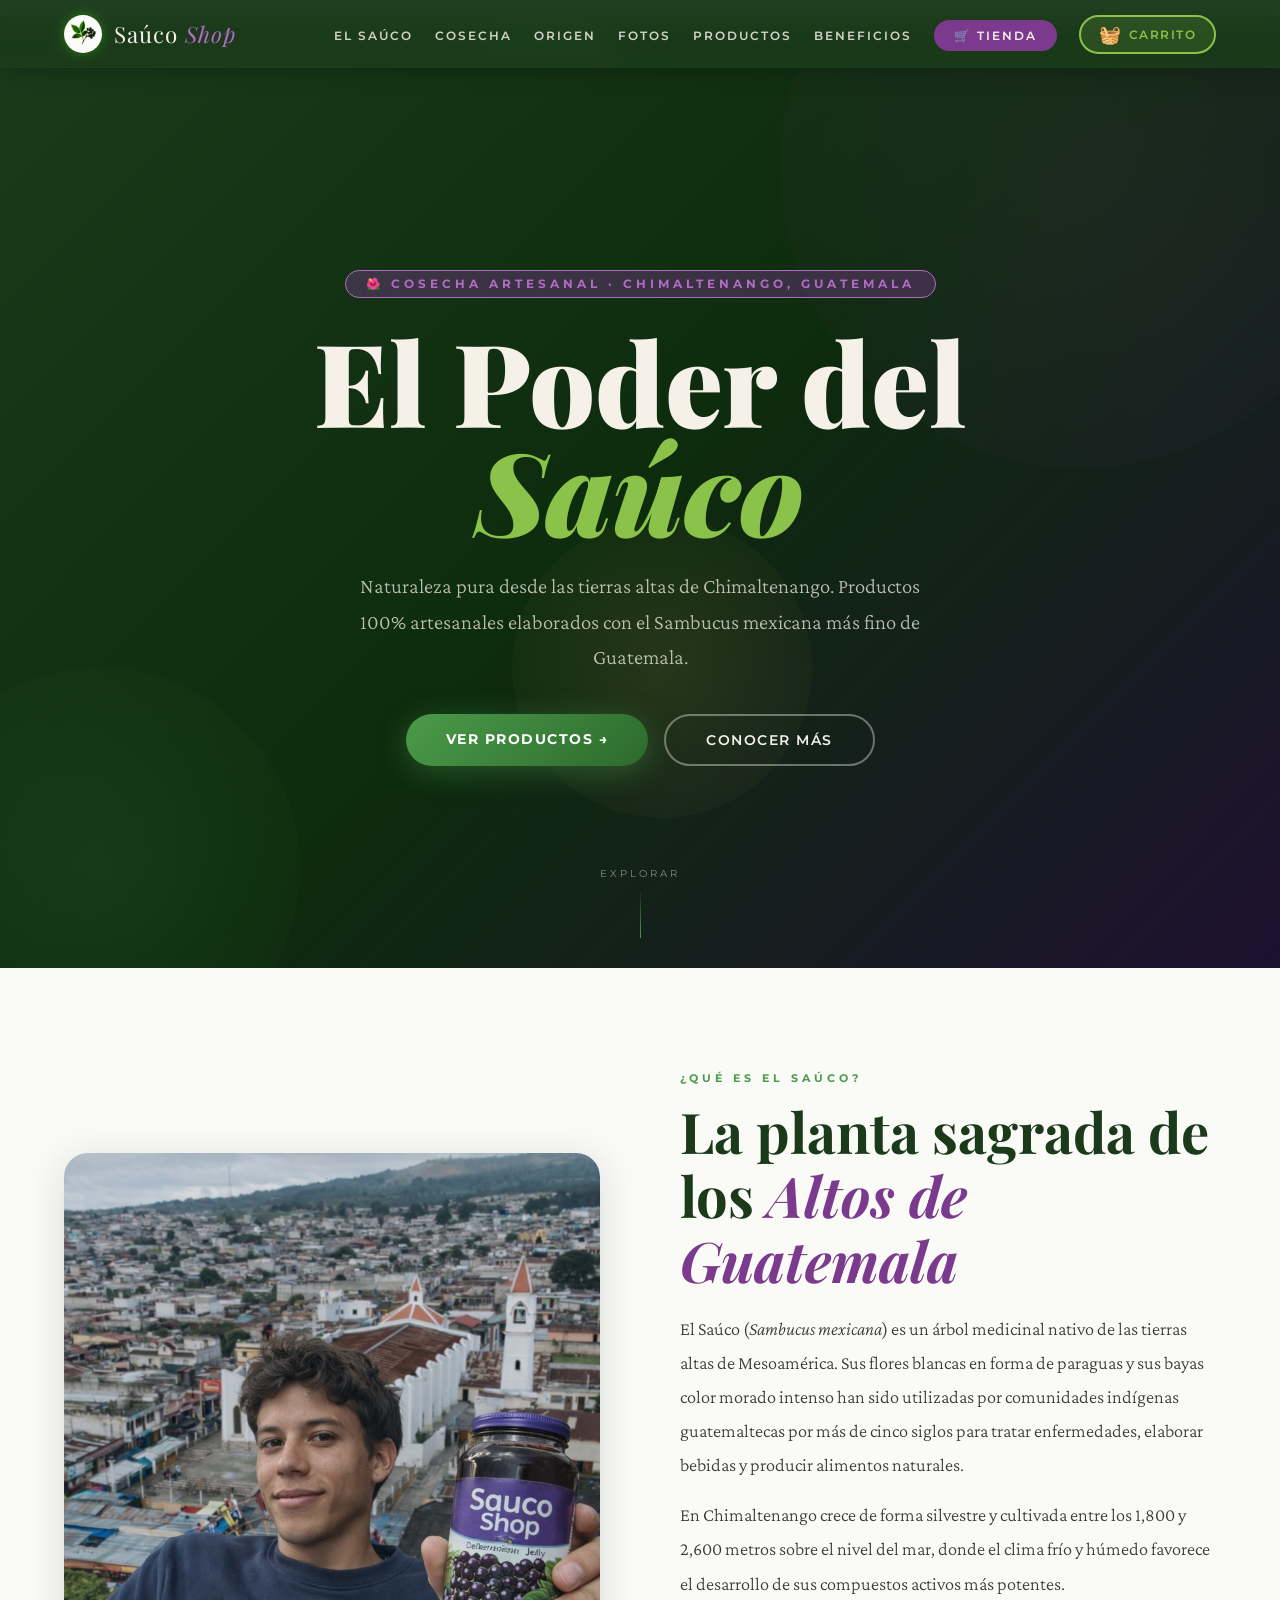
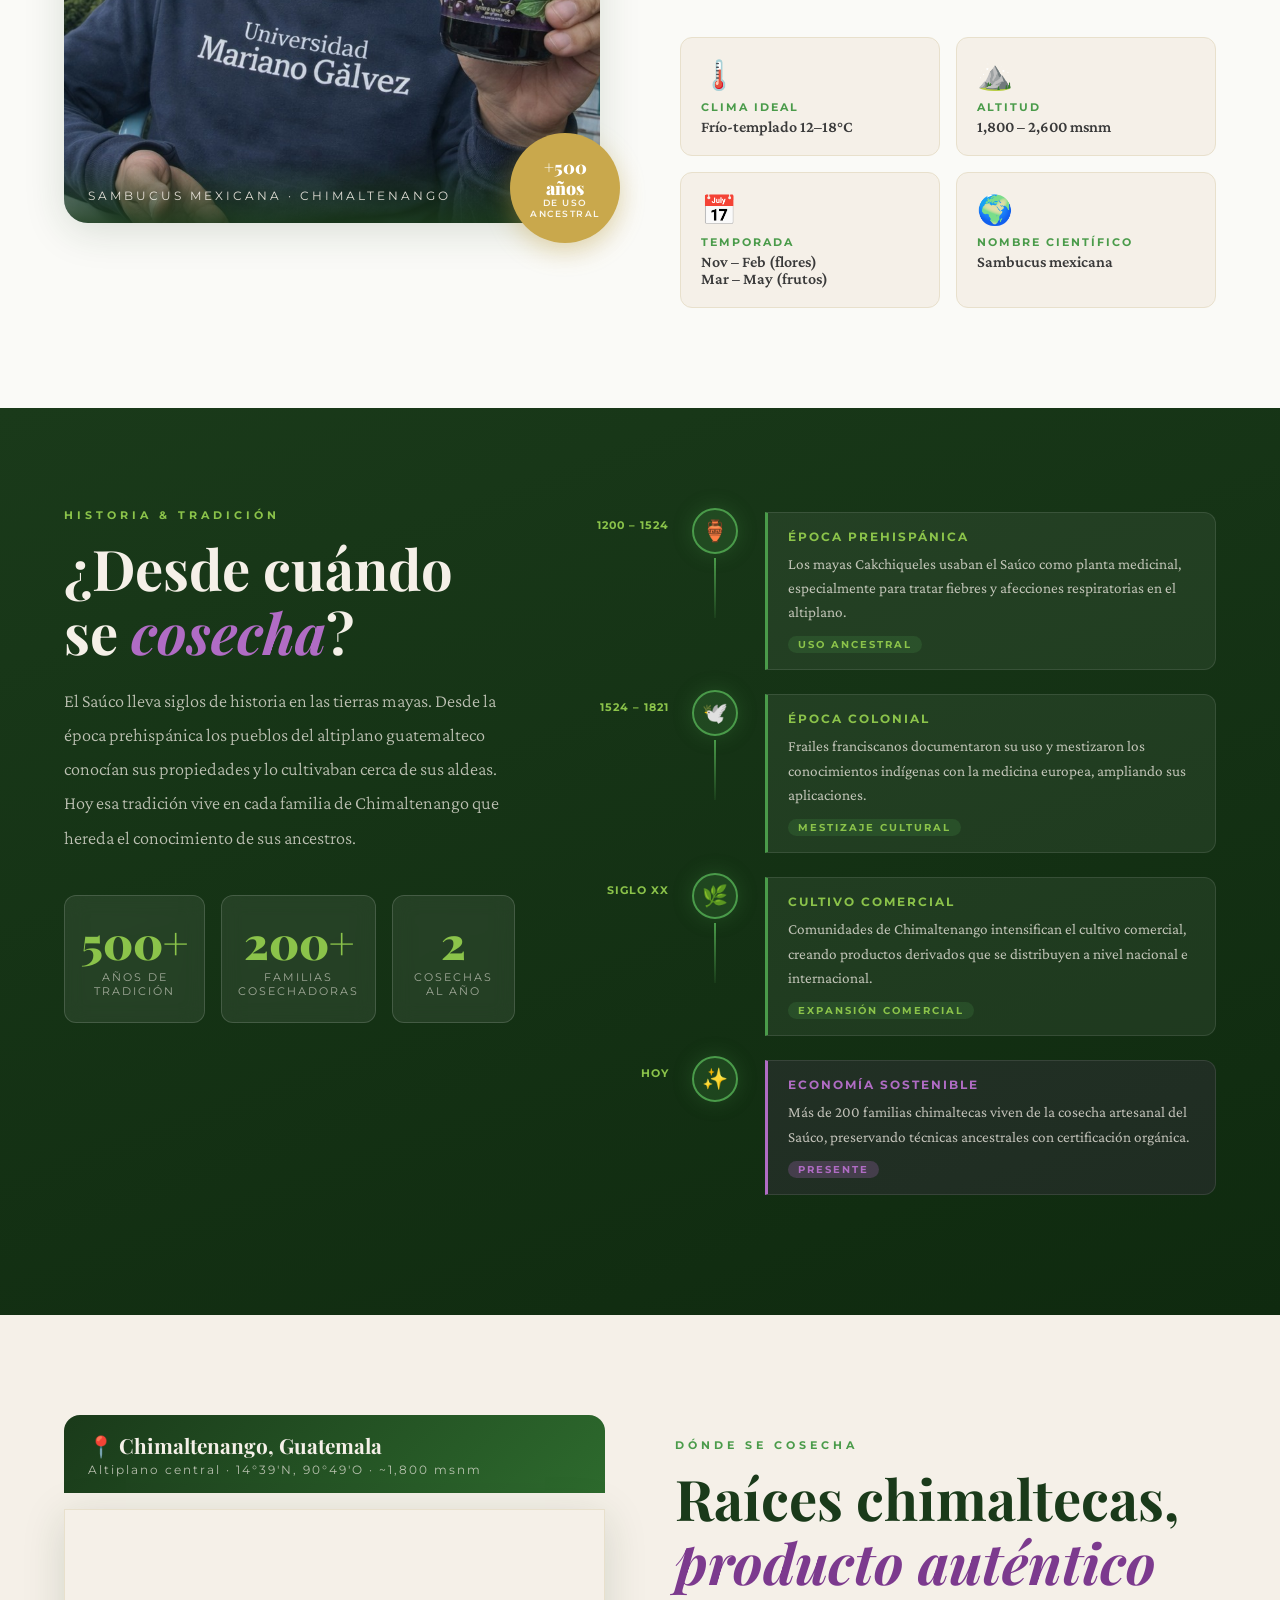
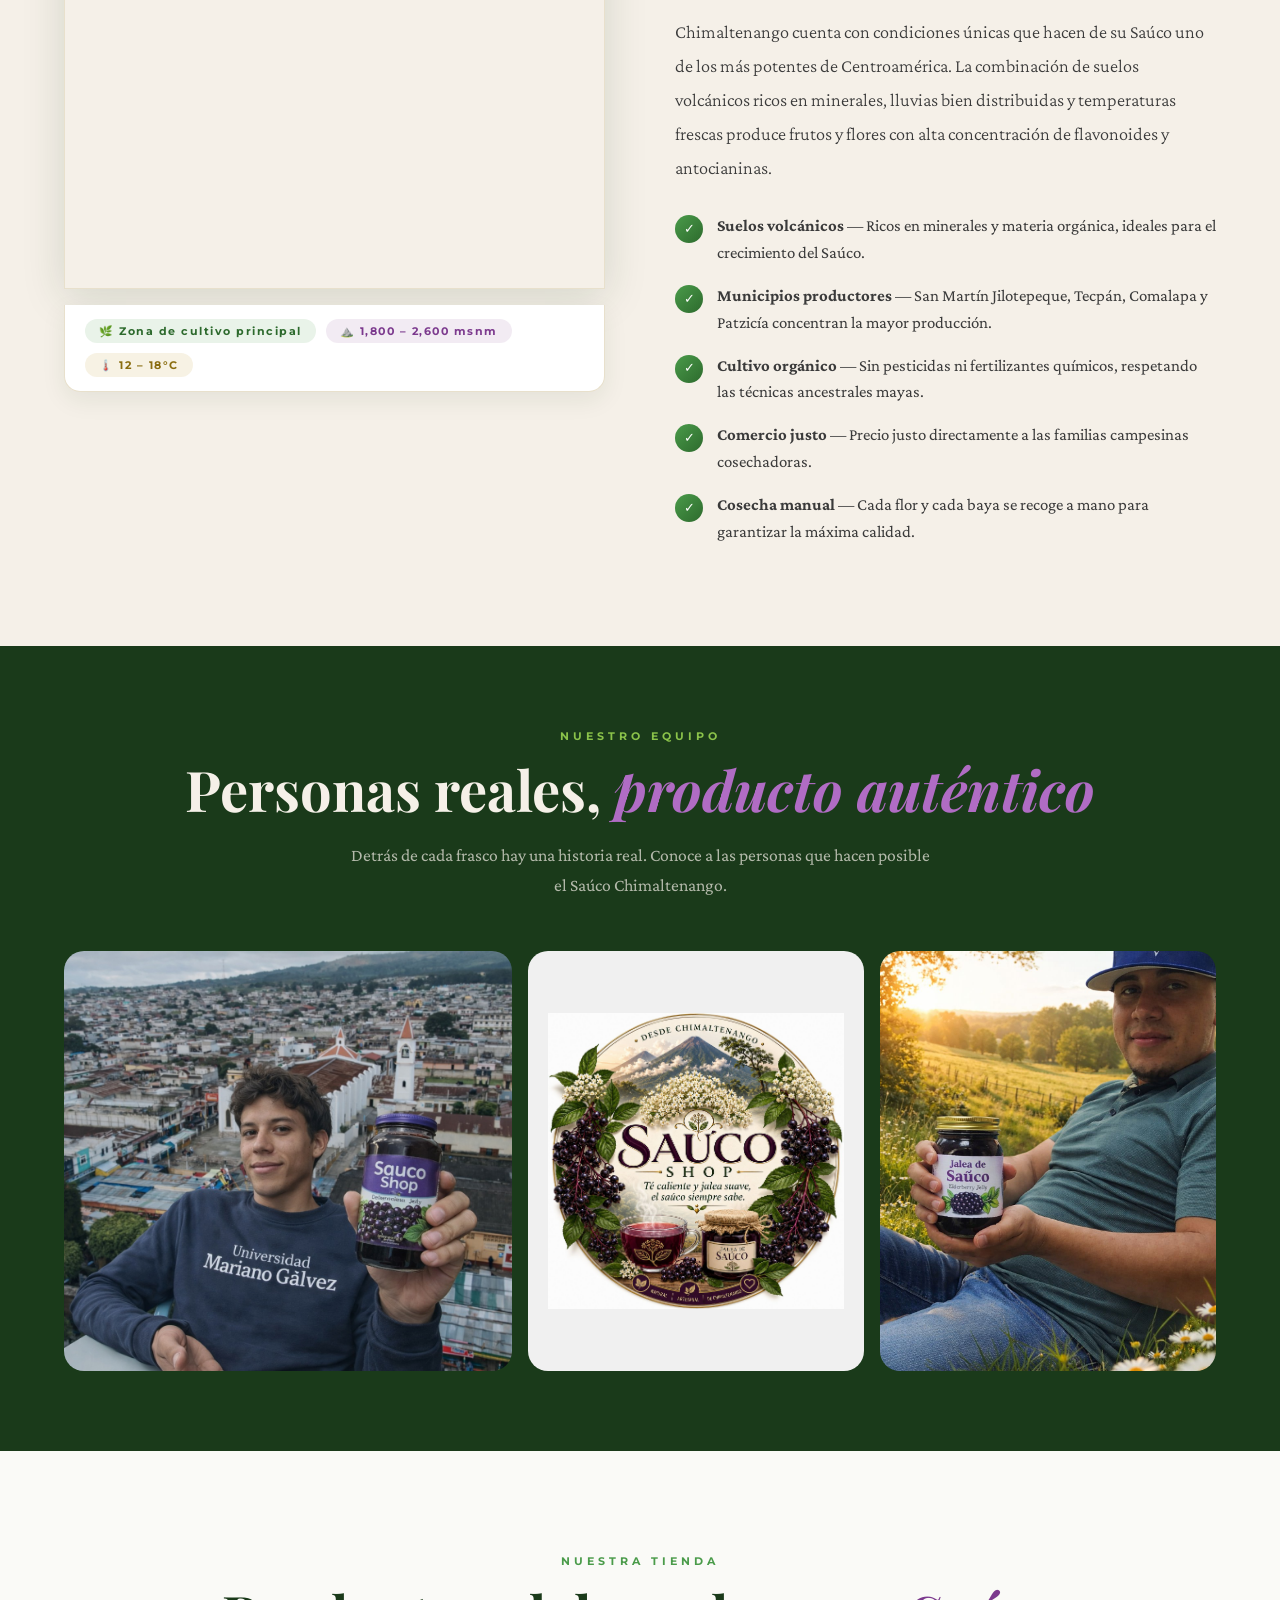
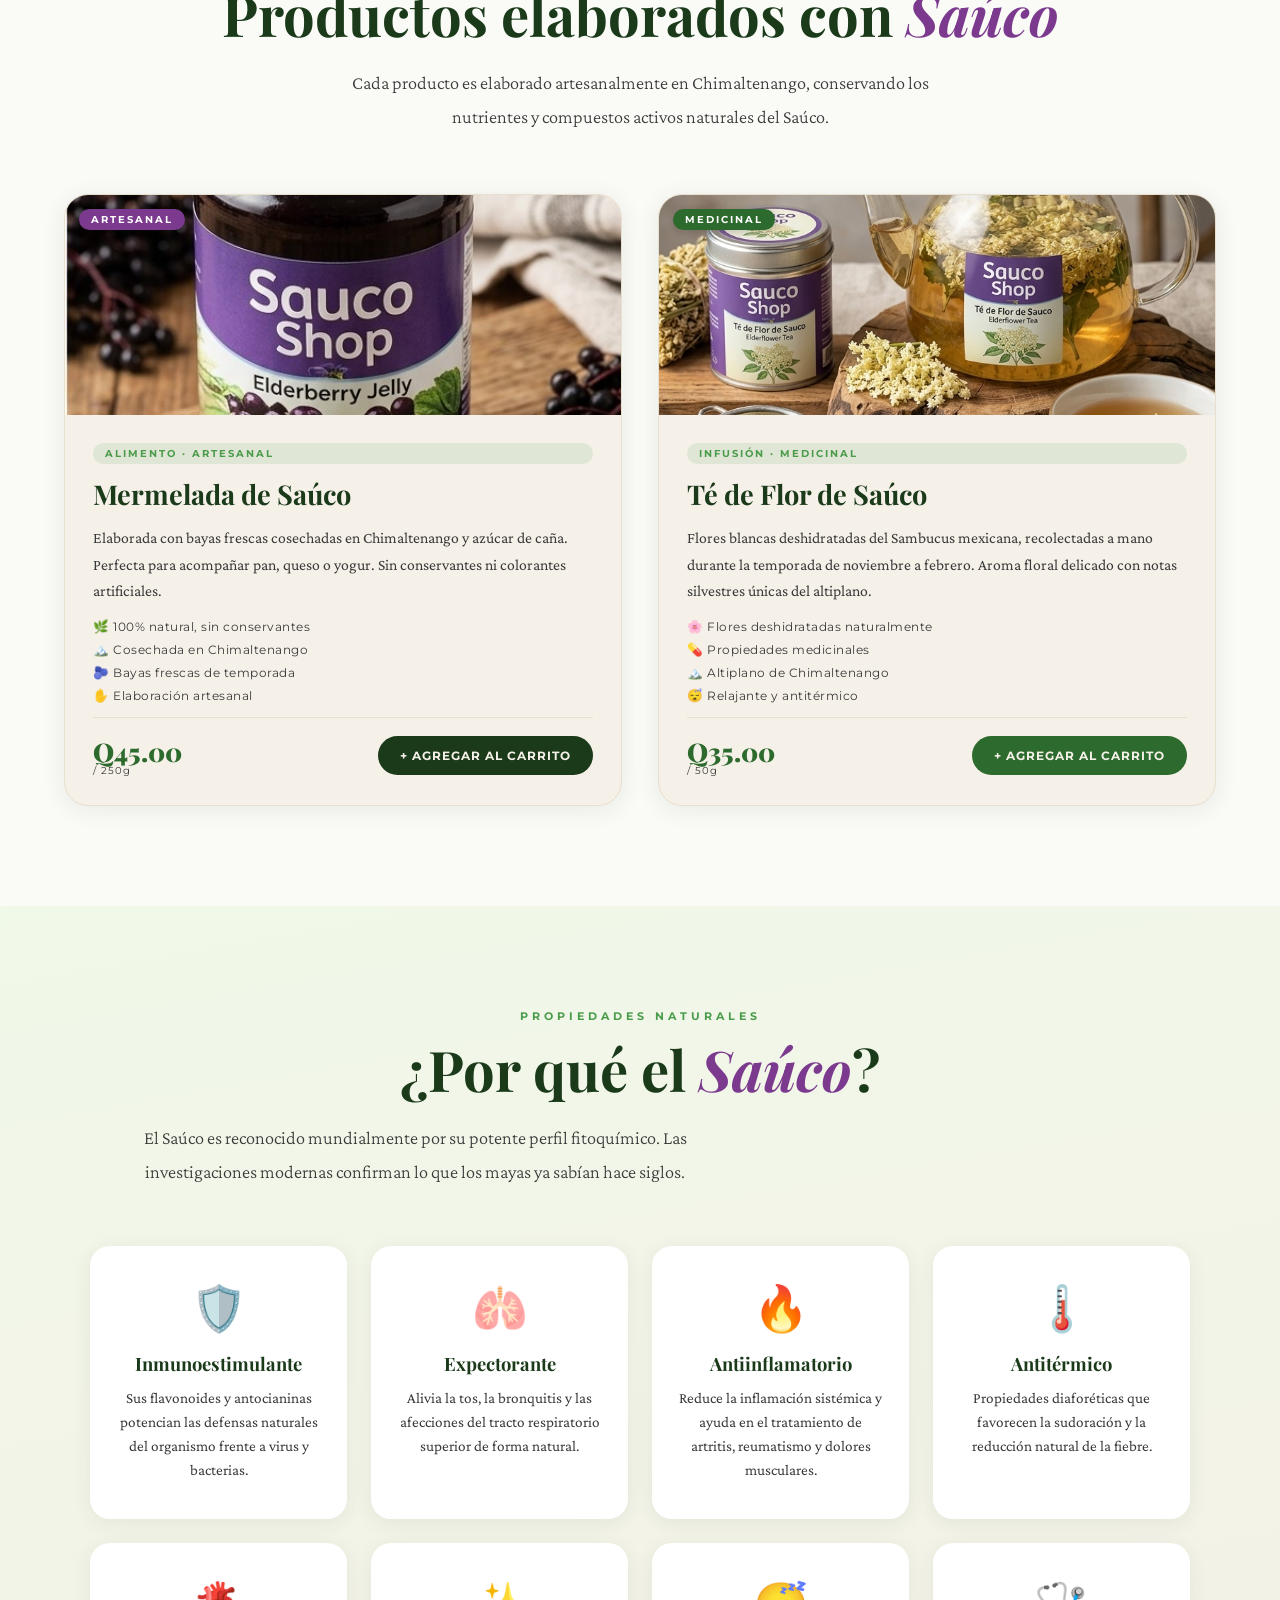
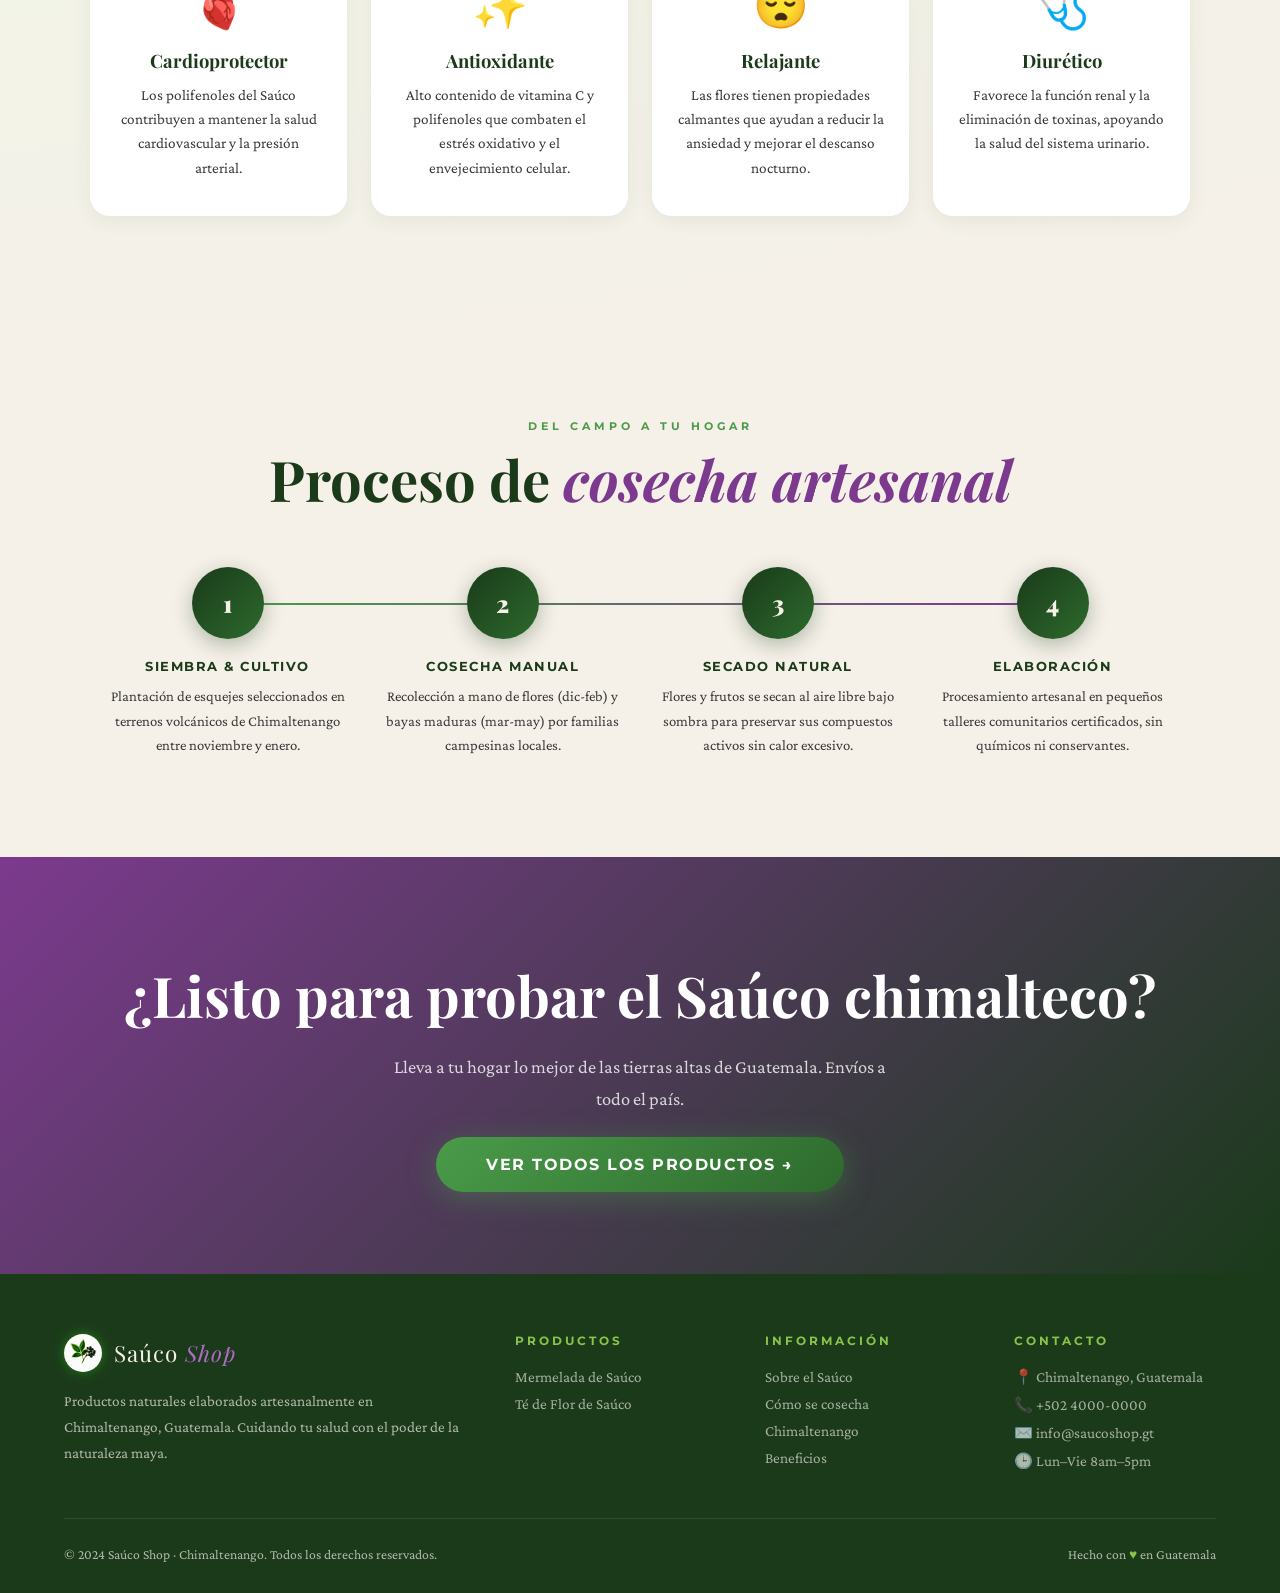
==== commit 76a1442e: "Fix link case sensitivity in notification banner" ====
--- a/index.html
+++ b/index.html
@@ -38,7 +38,7 @@
   <div class="notif-banner" id="notifBanner">
     <span class="notif-icono">🛒</span>
     <span class="notif-texto">Tienes productos en tu carrito. <strong>¡Finaliza tu compra!</strong></span>
-    <a href="pago.html" class="notif-btn">Ir al carrito →</a>
+    <a href="Pago.html" class="notif-btn">Ir al carrito →</a>
     <button class="notif-cerrar" onclick="cerrarNotif()">✕</button>
   </div>
 
@@ -377,4 +377,4 @@
 
   <script src="script.js"></script>
 </body>
-</html>+</html>
